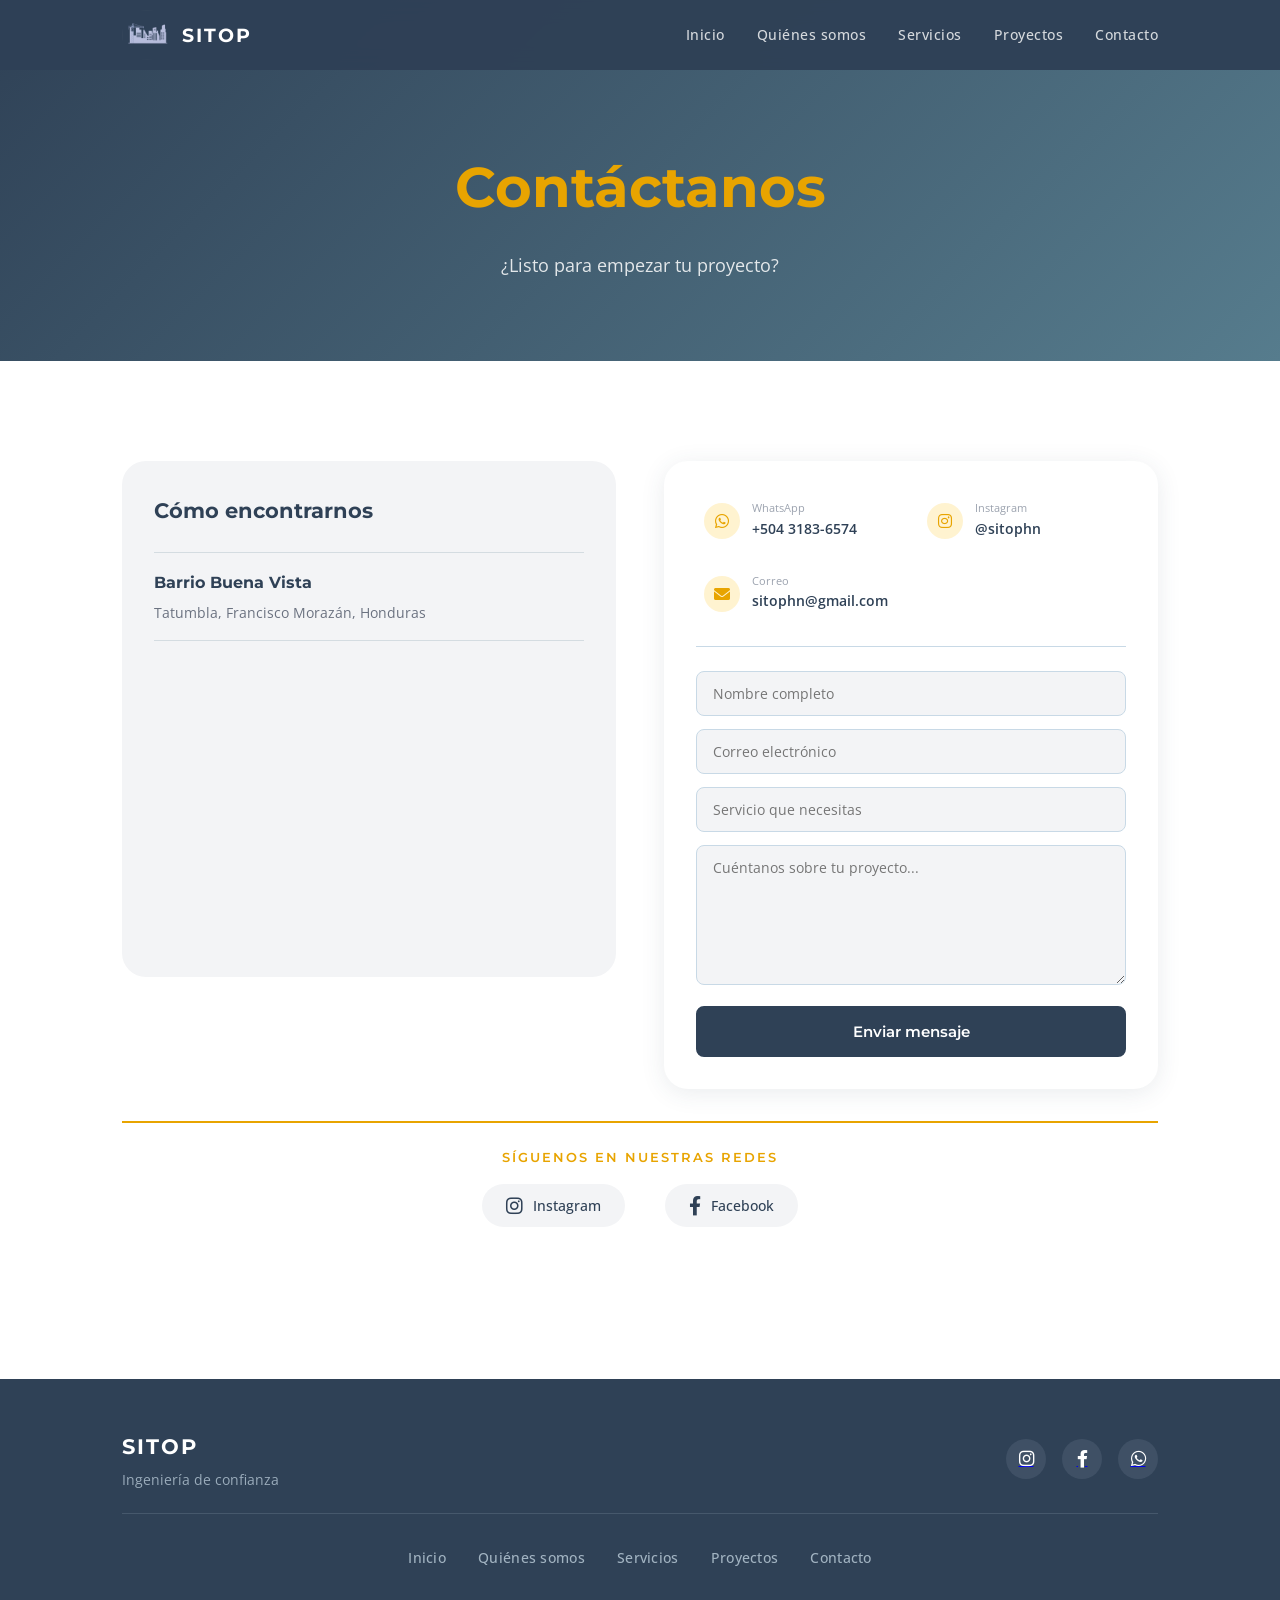
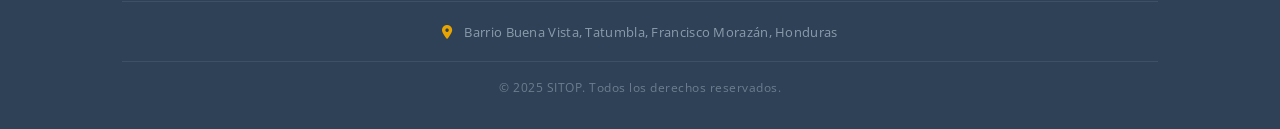
==== contacto.html @ 57986431 "Primera versión SITOP - Ingeniería de Confianza" ====
<!DOCTYPE html>
<html lang="es">

<head>
  <meta charset="UTF-8">
  <meta name="viewport" content="width=device-width, initial-scale=1.0">
  <title>SITOP - Contacto | Ingeniería de Confianza</title>
  <meta name="description" content="Contáctanos en SITOP. Estamos en Tegucigalpa, Honduras. WhatsApp, correo, Instagram y formulario para tu proyecto.">

  <link href="https://fonts.googleapis.com/css2?family=Montserrat:wght@400;600;700&family=Open+Sans:wght@400;500&display=swap" rel="stylesheet">
  <link rel="stylesheet" href="style.css">
  <link rel="stylesheet" href="https://cdnjs.cloudflare.com/ajax/libs/font-awesome/6.0.0-beta3/css/all.min.css">
</head>

<body>

  <nav class="navbar">
    <div class="nav-container">
      <div class="nav-logo">
        <img src="img/logositop.png" alt="Logo SITOP">
        <span>SITOP</span>
      </div>
      <button class="hamburger" id="hamburger">
        <span></span>
        <span></span>
        <span></span>
      </button>
      <ul class="nav-links" id="nav-links">
        <li><a href="index.html">Inicio</a></li>
        <li><a href="nosotros.html">Quiénes somos</a></li>
        <li><a href="servicios.html">Servicios</a></li>
        <li><a href="proyectos.html">Proyectos</a></li>
        <li><a href="contacto.html" class="active">Contacto</a></li>
      </ul>
    </div>
  </nav>

  <section class="hero-contacto">
    <div class="container">
      <h1><span class="highlight">Contáctanos</span></h1>
      <p>¿Listo para empezar tu proyecto?</p>
    </div>
  </section>

  <section class="contacto-completo" style="padding: 100px 0 120px;">
    <div class="container">

      <div class="contact-wrapper">

        <div class="contact-ubicacion">
          <h3 class="ubicacion-title">Cómo encontrarnos</h3>
          <div class="ubicacion-direccion">
            <div>
              <strong>Barrio Buena Vista</strong>
              <p>Tatumbla, Francisco Morazán, Honduras</p>
            </div>
          </div>
          <div class="map-container">
            <iframe 
              src="https://www.google.com/maps/embed?pb=!1m17!1m12!1m3!1d3871.0752549048348!2d-87.104963!3d14.013552!2m3!1f0!2f0!3f0!3m2!1i1024!2i768!4f13.1!3m2!1m1!2zMTTCsDAwJzQ4LjgiTiA4N8KwMDYnMTcuOSJX!5e0!3m2!1ses-419!2shn!4v1777693920972!5m2!1ses-419!2shn" 
              width="100%" 
              height="250" 
              style="border:0; border-radius: 16px;" 
              allowfullscreen="" 
              loading="lazy" 
              referrerpolicy="no-referrer-when-downgrade">
            </iframe>
          </div>
        </div>

        <div class="contact-formulario">

          <div class="contacto-rapido">
            <a href="https://wa.me/50431836574" target="_blank" class="contacto-enlace">
              <i class="fab fa-whatsapp"></i>
              <div>
                <span>WhatsApp</span>
                <strong>+504 3183-6574</strong>
              </div>
            </a>
            <a href="https://instagram.com/sitophn" target="_blank" class="contacto-enlace">
              <i class="fab fa-instagram"></i>
              <div>
                <span>Instagram</span>
                <strong>@sitophn</strong>
              </div>
            </a>
            <a href="mailto:sitophn@gmail.com" class="contacto-enlace">
              <i class="fas fa-envelope"></i>
              <div>
                <span>Correo</span>
                <strong>sitophn@gmail.com</strong>
              </div>
            </a>
          </div>

          <form class="contact-form" name="contacto" method="POST" data-netlify="true">
            <input type="text" name="nombre" placeholder="Nombre completo" required>
            <input type="email" name="correo" placeholder="Correo electrónico" required>
            <input type="text" name="servicio" placeholder="Servicio que necesitas">
            <textarea name="mensaje" placeholder="Cuéntanos sobre tu proyecto..." rows="5" required></textarea>
            <button type="submit" class="btn-primary">Enviar mensaje</button>
          </form>
        </div>

      </div>

      <div class="redes-sociales">
        <p class="redes-titulo">Síguenos en nuestras redes</p>
        <div class="redes-enlaces">
          <a href="https://instagram.com/sitophn" target="_blank" class="redes-link">
            <i class="fab fa-instagram"></i>
            <span>Instagram</span>
          </a>
          <a href="https://www.facebook.com/share/1DtmW3cJNy/" target="_blank" class="redes-link">
            <i class="fab fa-facebook-f"></i>
            <span>Facebook</span>
          </a>
        </div>
      </div>

    </div>
  </section>

    <!-- ==================== FOOTER ==================== -->
  <footer>
    <div class="container">

      <!-- Fila superior: Logo a la izquierda, redes a la derecha -->
      <div class="footer-top">
        <div class="footer-brand">
          <strong>SITOP</strong>
          <p>Ingeniería de confianza</p>
        </div>
        <div class="footer-social">
          <a href="https://instagram.com/sitophn" target="_blank" class="social-icon"><i class="fab fa-instagram"></i></a>
          <a href="https://www.facebook.com/share/1DtmW3cJNy/" target="_blank" class="social-icon"><i class="fab fa-facebook-f"></i></a>
          <a href="https://wa.me/50431836574" target="_blank" class="social-icon"><i class="fab fa-whatsapp"></i></a>
        </div>
      </div>

      <!-- Fila media: Enlaces de navegación -->
      <div class="footer-nav">
        <a href="index.html">Inicio</a>
        <a href="nosotros.html">Quiénes somos</a>
        <a href="servicios.html">Servicios</a>
        <a href="proyectos.html">Proyectos</a>
        <a href="contacto.html">Contacto</a>
      </div>

      <!-- Fila inferior: Ubicación y copyright -->
      <div class="footer-bottom">
        <div class="footer-ubicacion">
          <i class="fas fa-map-marker-alt"></i>
          <span>Barrio Buena Vista, Tatumbla, Francisco Morazán, Honduras</span>
        </div>
        <div class="footer-copyright">
          <p>© 2025 SITOP. Todos los derechos reservados.</p>
        </div>
      </div>

    </div>
  </footer>

  <script src="script.js"></script>
</body>
</html>
---- style.css ----
/* ==================== 1. VARIABLES GLOBALES ==================== */
:root {
  /* Azules (se mantienen del diseño original) */
  --navy:    #2F4156;
  --teal:    #567C8D;
  --skyblue: #C8D9E6;

  /* Nueva paleta */
  --yellow:      #E8A400;       /* Amarillo dorado — acento principal */
  --yellow-light:#FFF3D0;       /* Amarillo muy suave — fondos */
  --gray-dark:   #3D3D3D;       /* Gris oscuro — textos fuertes */
  --gray-mid:    #6B7280;       /* Gris medio — textos secundarios */
  --gray-light:  #F3F4F6;       /* Gris claro — fondos de sección */
  --gray-border: #E0E4EA;       /* Gris borde — separadores y bordes */

  /* Reemplazos semánticos (el resto del CSS usa estas variables) */
  --beige:      var(--gray-light);   /* antes #F5EFEB → ahora gris claro */
  --white:      #FFFFFF;
  --text-dark:  var(--gray-dark);
  --text-mid:   var(--gray-mid);
  --text-light: #9CA3AF;

  --font-title: 'Montserrat', sans-serif;
  --font-body:  'Open Sans', sans-serif;

  --radius-sm: 8px;
  --radius-md: 16px;
  --radius-lg: 24px;

  --shadow:       0 4px 24px rgba(47, 65, 86, 0.10);
  --shadow-hover: 0 8px 32px rgba(47, 65, 86, 0.18);
}


/* ==================== 2. RESET GENERAL ==================== */
* {
  margin: 0;
  padding: 0;
  box-sizing: border-box;
}

html {
  scroll-behavior: smooth;
}

body {
  font-family: var(--font-body);
  color: var(--text-dark);
  background-color: var(--white);
  line-height: 1.7;
}


/* ==================== 3. CLASES REUTILIZABLES ==================== */
.container {
  max-width: 1100px;
  margin: 0 auto;
  padding: 0 2rem;
}

.section-label {
  display: inline-block;
  font-size: 0.75rem;
  font-weight: 700;
  letter-spacing: 2px;
  text-transform: uppercase;
  color: var(--yellow);
  margin-bottom: 0.5rem;
}

.section-title {
  font-family: var(--font-title);
  font-size: 2rem;
  font-weight: 700;
  color: var(--navy);
  margin-bottom: 1rem;
  line-height: 1.2;
}

.section-text {
  color: var(--text-mid);
  font-size: 1rem;
  max-width: 620px;
  margin-bottom: 2.5rem;
}

.highlight {
  color: var(--yellow);
  position: relative;
  display: inline-block;
}

.fade-in {
  opacity: 0;
  transform: translateY(30px);
  transition: opacity 0.7s ease, transform 0.7s ease;
}

.fade-in.visible {
  opacity: 1;
  transform: translateY(0);
}


/* ==================== 4. BOTONES ==================== */
.btn-primary {
  display: inline-block;
  background-color: var(--navy);
  color: var(--white);
  padding: 14px 32px;
  border-radius: var(--radius-sm);
  font-family: var(--font-title);
  font-weight: 600;
  font-size: 0.95rem;
  text-decoration: none;
  border: 2px solid var(--navy);
  transition: background-color 0.3s ease, color 0.3s ease, transform 0.2s ease;
  cursor: pointer;
}

.btn-primary:hover {
  background-color: var(--yellow);
  border-color: var(--yellow);
  transform: translateY(-2px);
}

.btn-outline {
  display: inline-block;
  background-color: transparent;
  color: var(--white);
  padding: 14px 32px;
  border-radius: var(--radius-sm);
  font-family: var(--font-title);
  font-weight: 600;
  font-size: 0.95rem;
  text-decoration: none;
  border: 2px solid rgba(255,255,255,0.6);
  transition: background-color 0.3s ease, color 0.3s ease, transform 0.2s ease;
}

.btn-outline:hover {
  background-color: rgba(255,255,255,0.15);
  border-color: var(--white);
  transform: translateY(-2px);
}

.btn-outline-small {
  display: inline-block;
  background-color: transparent;
  color: var(--teal);
  padding: 8px 20px;
  border-radius: var(--radius-sm);
  font-family: var(--font-title);
  font-weight: 600;
  font-size: 0.8rem;
  text-decoration: none;
  border: 2px solid var(--teal);
  transition: all 0.3s ease;
  cursor: pointer;
}

.btn-outline-small:hover {
  background-color: var(--teal);
  color: var(--white);
  transform: translateY(-2px);
}


/* ==================== 5. NAVBAR ==================== */
.navbar {
  position: fixed;
  top: 0;
  left: 0;
  width: 100%;
  z-index: 1000;
  background-color: rgba(47, 65, 86, 0.97);
  backdrop-filter: blur(10px);
  transition: box-shadow 2s ease;
}

.navbar.scrolled {
  box-shadow: 0 2px 20px rgba(47, 65, 86, 0.25);
}

.nav-container {
  max-width: 1100px;
  margin: 0 auto;
  padding: 0 2rem;
  height: 70px;
  display: flex;
  align-items: center;
  justify-content: space-between;
}

.nav-logo {
  display: flex;
  align-items: center;
  gap: 10px;
  text-decoration: none;
}

.nav-logo img {
  width: 50px;
  height: 50px;
  border-radius: 50%;
  object-fit: cover;
}

.nav-logo span {
  font-family: var(--font-title);
  font-weight: 700;
  font-size: 1.2rem;
  color: var(--white);
  letter-spacing: 2px;
}

.nav-links {
  list-style: none;
  display: flex;
  gap: 2rem;
}

.nav-links a {
  color: rgba(255,255,255,0.8);
  text-decoration: none;
  font-size: 0.9rem;
  font-weight: 500;
  letter-spacing: 0.5px;
  transition: color 0.3s ease;
  position: relative;
}

.nav-links a::after {
  content: '';
  position: absolute;
  bottom: -4px;
  left: 0;
  width: 0;
  height: 2px;
  background-color: var(--yellow);
  transition: width 0.3s ease;
}

.nav-links a:hover { color: var(--white); }
.nav-links a:hover::after { width: 100%; }

.hamburger {
  display: none;
  flex-direction: column;
  gap: 5px;
  background: none;
  border: none;
  cursor: pointer;
  padding: 4px;
}

.hamburger span {
  display: block;
  width: 25px;
  height: 2px;
  background-color: var(--white);
  border-radius: 2px;
  transition: all 0.3s ease;
}

.hamburger.open span:nth-child(1) { transform: translateY(7px) rotate(45deg); }
.hamburger.open span:nth-child(2) { opacity: 0; transform: scaleX(0); }
.hamburger.open span:nth-child(3) { transform: translateY(-7px) rotate(-45deg); }


/* ==================== 6. HERO / HERO SLIDER ==================== */

/* --- Hero estático --- */
.hero {
  background-image:
    linear-gradient(135deg, rgba(47, 65, 86, 0.6) 0%, rgba(86, 124, 141, 0.55) 100%),
    url('img/hero1.jpg');
  background-size: cover;
  background-position: center;
  background-attachment: fixed;
  min-height: 100vh;
  display: flex;
  align-items: center;
  padding: 120px 2rem 80px;
}

.hero-content {
  max-width: 1100px;
  margin: 0 auto;
  width: 100%;
}

.hero-tag {
  display: inline-block;
  background-color: rgba(232, 164, 0, 0.15);
  color: var(--yellow);
  border: 1px solid rgba(232, 164, 0, 0.4);
  padding: 6px 16px;
  border-radius: 20px;
  font-size: 0.8rem;
  font-weight: 600;
  letter-spacing: 1px;
  margin-bottom: 1.5rem;
  animation: fadeInUp 0.8s ease forwards;
}

.hero h1 {
  font-family: var(--font-title);
  font-size: clamp(2.5rem, 6vw, 4.5rem);
  font-weight: 700;
  color: var(--white);
  line-height: 1.1;
  margin-bottom: 1.5rem;
  animation: fadeInUp 0.8s ease 0.2s forwards;
  opacity: 0;
}

.hero-sub {
  font-size: 1.1rem;
  color: rgba(255,255,255,0.8);
  max-width: 520px;
  margin-bottom: 2.5rem;
  animation: fadeInUp 0.8s ease 0.4s forwards;
  opacity: 0;
}

.hero-btns {
  display: flex;
  gap: 1rem;
  flex-wrap: wrap;
  animation: fadeInUp 0.8s ease 0.6s forwards;
  opacity: 0;
}

.hero-eslogan {
  position: relative;
  display: inline-block;
  font-family: var(--font-title);
  font-size: clamp(1.5rem, 4vw, 2.2rem);
  font-weight: 500;
  color: var(--yellow);
  margin-bottom: 1.8rem;
  letter-spacing: 1px;
  text-align: left;
}

.hero-eslogan::after {
  content: "";
  position: absolute;
  bottom: -12px;
  left: 0;
  width: 0;
  height: 3px;
  background-color: var(--yellow);
  border-radius: 3px;
  animation: expandLine 0.6s ease-out 0.3s forwards; 
}

.hero-objetivo {
  font-size: clamp(0.9rem, 2vw, 1.05rem);
  color: rgba(255, 255, 255, 0.85);
  max-width: 600px;
  margin-bottom: 2rem;
  line-height: 2.3;
}

/* --- Hero Slider --- */
.hero-slider {
  position: relative;
  min-height: 100vh;
  overflow: hidden;
}

.slider-container {
  position: relative;
  width: 100%;
  height: 100vh;
  min-height: 600px;
}

.slide {
  position: absolute;
  top: 0;
  left: 0;
  width: 100%;
  height: 100%;
  background-size: cover;
  background-position: center;
  opacity: 0;
  transition: opacity 0.8s ease-in-out;
  display: flex;
  align-items: center;
  padding: 120px 2rem 80px;
}

.slide.active {
  opacity: 1;
  z-index: 1;
}

.slide-content {
  max-width: 1100px;
  margin: 0 auto;
  width: 100%;
}

.slide h1 {
  font-family: var(--font-title);
  font-size: clamp(3rem, 8vw, 5.5rem);
  font-weight: 800;
  color: var(--white);
  line-height: 1.1;
  margin-bottom: 0.5rem;
  letter-spacing: 2px;
}

.slide .hero-tag,
.slide h1,
.slide .hero-eslogan,
.slide .hero-objetivo,
.slide .hero-btns,
.slide .hero-sub {
  opacity: 0;
  transform: translateY(30px);
}

.slide.active .hero-tag    { animation: fadeInUp 0.6s ease forwards; }
.slide.active h1            { animation: slideInUp 0.6s cubic-bezier(0.22, 0.89, 0.36, 1.1) forwards; }
.slide.active .hero-eslogan { animation: slideInUp 0.6s cubic-bezier(0.22, 0.89, 0.36, 1.1) 0.15s forwards; }
.slide.active .hero-sub     { animation: fadeInUp 0.6s ease 0.3s forwards; }
.slide.active .hero-objetivo{ animation: slideInUp 0.6s cubic-bezier(0.22, 0.89, 0.36, 1.1) 0.35s forwards; }
.slide.active .hero-btns    { animation: slideInUp 0.6s cubic-bezier(0.22, 0.89, 0.36, 1.1) 0.55s forwards; }

/* Flechas del slider */
.slider-arrow {
  position: absolute;
  top: 50%;
  transform: translateY(-50%);
  width: 44px;
  height: 44px;
  background-color: rgba(255, 255, 255, 0.2);
  backdrop-filter: blur(4px);
  border-radius: 50%;
  display: flex;
  align-items: center;
  justify-content: center;
  font-size: 28px;
  color: white;
  cursor: pointer;
  z-index: 20;
  transition: all 0.3s ease;
  user-select: none;
}

.slider-arrow:hover {
  background-color: var(--teal);
  transform: translateY(-50%) scale(1.05);
}

.slider-arrow-left  { left: 20px; }
.slider-arrow-right { right: 20px; }

/* Dots del slider */
.slider-dots {
  position: absolute;
  bottom: 30px;
  left: 50%;
  transform: translateX(-50%);
  display: flex;
  gap: 12px;
  z-index: 20;
}

.dot {
  width: 12px;
  height: 12px;
  background-color: rgba(255, 255, 255, 0.4);
  border-radius: 50%;
  cursor: pointer;
  transition: all 0.3s ease;
}

.dot.active {
  background-color: var(--yellow);
  width: 28px;
  border-radius: 6px;
}

.dot:hover { background-color: var(--yellow); }


/* ==================== 7. SECCIÓN: QUIÉNES SOMOS (index.html) ==================== */
.nosotros {
  padding: 80px 0;
  background-color: var(--white);
}

.nos-grid {
  display: grid;
  grid-template-columns: 1fr 1fr;
  gap: 3rem;
  align-items: start;
}

.nos-left {
  display: flex;
  flex-direction: column;
}

/* Acordeón Misión y Visión */
.accordion {
  display: flex;
  flex-direction: column;
  gap: 0.75rem;
  margin-top: 1.5rem;
}

.accordion-item {
  border-radius: var(--radius-md);
  overflow: hidden;
  border-bottom: 3px solid var(--teal);
  background-color: var(--beige);
}

.accordion-header {
  width: 100%;
  background: none;
  border: none;
  padding: 1.25rem 1.5rem;
  display: flex;
  justify-content: space-between;
  align-items: center;
  cursor: pointer;
  font-family: var(--font-title);
  font-size: 1rem;
  font-weight: 700;
  color: var(--navy);
  text-align: left;
  transition: background-color 0.2s ease;
}

.accordion-header:hover { background-color: rgba(0,0,0,0.04); }

.accordion-header span {
  display: flex;
  align-items: center;
  gap: 0.6rem;
}

.accordion-header span i {
  color: var(--teal);
  font-size: 1rem;
}

.accordion-icon {
  font-size: 0.85rem;
  color: var(--teal);
  transition: transform 0.3s ease;
}

.accordion-body {
  max-height: 0;
  overflow: hidden;
  transition: max-height 0.4s ease, padding 0.3s ease;
  padding: 0 1.5rem;
}

.accordion-body p {
  color: var(--text-mid);
  font-size: 0.9rem;
  line-height: 1.6;
  padding-bottom: 1.25rem;
}

.accordion-item.open .accordion-body {
  max-height: 300px;
  padding-top: 0.25rem;
}

.accordion-item.open .accordion-icon { transform: rotate(45deg); }
.accordion-item.open .accordion-header { color: var(--yellow); }

/* Columna derecha — Video */
.photo-col {
  position: relative;
  display: flex;
  flex-direction: column;
  justify-content: center;
  align-items: center;
  width: 100%;
  padding: 0;
}

.video-frame {
  position: relative;
  width: 70%;
  max-width: 420px;
  max-height: 560px;
  border-radius: 16px;
  overflow: hidden;
  box-shadow: var(--shadow-hover);
  background-color: var(--navy);
  margin: 0 auto;
}

.video-frame video {
  width: 100%;
  height: 100%;
  max-height: 560px;
  display: block;
  object-fit: cover;
}

/* Badges */
.badge-calidad {
  position: absolute;
  top: 15px;
  right: 15px;
  background-color: rgba(47, 65, 86, 0.92);
  backdrop-filter: blur(4px);
  color: white;
  padding: 0.6rem 1rem;
  border-radius: 12px;
  text-align: center;
  z-index: 10;
  min-width: 90px;
}

.badge-calidad .numero {
  font-family: var(--font-title);
  font-size: 1.4rem;
  font-weight: 800;
  line-height: 1;
  color: var(--yellow);
}

.badge-calidad .texto {
  font-size: 0.6rem;
  opacity: 0.9;
  letter-spacing: 0.5px;
  text-transform: uppercase;
}

.badge-experiencia {
  position: absolute;
  bottom: 15px;
  left: 15px;
  background-color: rgba(86, 124, 141, 0.92);
  backdrop-filter: blur(4px);
  color: white;
  padding: 0.6rem 1rem;
  border-radius: 12px;
  text-align: center;
  z-index: 10;
  min-width: 70px;
}

.badge-experiencia .numero {
  font-family: var(--font-title);
  font-size: 1.4rem;
  font-weight: 800;
  line-height: 1;
  color: white;
  color: var(--yellow);
}

.badge-experiencia .texto {
  font-size: 0.6rem;
  opacity: 0.9;
  letter-spacing: 0.5px;
  text-transform: uppercase;
}

#qualityCount .symbol,
#yearsCount .symbol { font-size: 1.4rem; margin-left: 2px; }

#qualityCount { display: inline-flex; align-items: baseline; }
#yearsCount   { display: inline-flex; align-items: baseline; }


/* ==================== 8. SECCIÓN: SERVICIOS (index.html) ==================== */
.servicios {
  padding: 100px 0;
  background-color: var(--navy);
  position: relative;
  background-image: url('img/fondo3.jpg');
  background-size: cover;
  background-position: center;
  background-repeat: no-repeat;
  background-attachment: scroll;
}

.servicios::before {
  content: "";
  position: absolute;
  top: 0; left: 0;
  width: 100%; height: 100%;
  background: rgba(0, 0, 0, 0);
  z-index: 0;
}

.servicios .container { position: relative; z-index: 1; }
.servicios .section-label { color: var(--yellow); }
.servicios .section-title  { color: var(--white); }

/* Grid de tarjetas con foto (los servicios reales) */
.projects-grid {
  display: grid;
  grid-template-columns: repeat(auto-fit, minmax(280px, 1fr));
  gap: 1.5rem;
  margin-top: 2rem;
}

.project-card {
  background-color: var(--white);
  border-radius: var(--radius-md);
  overflow: hidden;
  box-shadow: var(--shadow);
  transition: transform 0.3s ease, box-shadow 0.3s ease;
}

.project-card:hover {
  transform: translateY(-8px);
  box-shadow: var(--shadow-hover);
}

.project-card img {
  width: 100%;
  height: 200px;
  object-fit: cover;
  display: block;
  transition: transform 0.4s ease;
}

.project-card:hover img { transform: scale(1.05); }

.project-info { padding: 1.25rem 1.5rem; }

.project-info h4 {
  font-family: var(--font-title);
  font-size: 1rem;
  font-weight: 700;
  color: var(--navy);
  margin-bottom: 0.5rem;
}

.project-info p {
  color: var(--text-light);
  font-size: 0.85rem;
  line-height: 1.5;
}

/* Grid de íconos (services-grid — actualmente en index debajo de servicios) */
.services-grid {
  display: grid;
  grid-template-columns: repeat(auto-fit, minmax(220px, 1fr));
  gap: 1.25rem;
}

.service-card {
  background-color: rgba(0, 0, 0, 0.4);
  backdrop-filter: blur(4px);
  border: 1px solid rgba(200, 217, 230, 0.15);
  border-radius: var(--radius-md);
  padding: 1.75rem 1.5rem;
  text-align: center;
  transition: background-color 0.3s ease, transform 0.3s ease, border-color 0.3s ease;
  cursor: default;
}

.service-card:hover {
  background-color: rgba(0, 0, 0, 0.8);
  border-color: var(--teal);
  transform: translateY(-4px);
}

.service-icon {
  font-size: 2rem;
  margin-bottom: 1rem;
  display: block;
}

.service-card h4 {
  font-family: var(--font-title);
  font-size: 0.95rem;
  font-weight: 600;
  color: var(--white);
  margin-bottom: 0.5rem;
  line-height: 1.3;
}

.service-card p {
  color: rgba(200, 217, 230, 0.75);
  font-size: 0.85rem;
  line-height: 1.5;
}






/* ==================== 9. SECCIÓN: PROYECTOS (index.html) ==================== */
.proyectos {
  padding: 80px 0;
  background-color: var(--beige);
}

/* Proyectos molde — tarjeta única "próximamente" */
.proyectos-molde {
  padding: 80px 0;
  background-color: var(--beige);
}

.molde-proyecto {
  max-width: 500px;
  margin: 2rem auto 0;
}

.project-card-molde {
  background-color: var(--white);
  border-radius: var(--radius-lg);
  overflow: hidden;
  box-shadow: var(--shadow);
  transition: transform 0.3s ease, box-shadow 0.3s ease;
  text-align: center;
}

.project-card-molde:hover {
  transform: translateY(-8px);
  box-shadow: var(--shadow-hover);
}

.molde-imagen {
  position: relative;
  overflow: hidden;
}

.molde-imagen img {
  width: 100%;
  height: 250px;
  object-fit: cover;
  display: block;
  transition: transform 0.4s ease;
}

.project-card-molde:hover .molde-imagen img { 
  transform: scale(1.05); 
}

.molde-overlay {
  position: absolute;
  top: 0;
  left: 0;
  width: 100%;
  height: 100%;
  background: rgba(47, 65, 86, 0.7);
  display: flex;
  align-items: center;
  justify-content: center;
  opacity: 1;
  transition: opacity 0.3s ease;
}

.proximamente {
  background-color: var(--teal);
  color: var(--white);
  padding: 8px 20px;
  border-radius: 30px;
  font-family: var(--font-title);
  font-weight: 600;
  font-size: 0.9rem;
  letter-spacing: 1px;
}

.project-card-molde:hover .molde-overlay { 
  opacity: 0.8; 
}

.project-info-molde { 
  padding: 2rem; 
}

.project-info-molde h4 {
  font-family: var(--font-title);
  font-size: 1.3rem;
  font-weight: 700;
  color: var(--navy);
  margin-bottom: 0.75rem;
}

.project-info-molde p {
  color: var(--text-mid);
  font-size: 0.9rem;
  line-height: 1.6;
  margin-bottom: 1.5rem;
}

.molde-cta { 
  margin-top: 0.5rem; 
}

/* ==================== PROYECTOS DESTACADOS ==================== */
.proyectos-destacados {
 background-color: var(--white);
  padding: 80px 0;
  margin-bottom: 0;

}

/* ==================== ANIMACIÓN ESCRITURA ==================== */
.titulos-escritos {
  text-align: center;
}

.titulos-escritos .section-label,
.titulos-escritos .section-title {
  overflow: hidden;
  white-space: nowrap;
  display: block;
  width: 0;
  margin: 0 auto;
  animation: typing 1.5s steps(10, end) forwards;
}

.titulos-escritos .section-title {
  animation: typing 2.2s steps(21, end) forwards;
  animation-delay: 0.6s;
}

@keyframes typing {
  from {
    width: 0;
  }
  to {
    width: 100%;
  }
}

/* En móvil, desactivamos la animación */
@media (max-width: 600px) {
  .titulos-escritos .section-label,
  .titulos-escritos .section-title {
    white-space: normal;
    animation: none;
    width: 100%;
  }
}
/* ===== GRID Y TARJETAS ===== */
.destacados-grid {
  display: grid;
  grid-template-columns: repeat(3, 1fr);
  gap: 2rem;
  margin-top: 2rem;
}

.destacado-card {
  text-align: center;
}

.destacado-img {
  position: relative;
  border-radius: var(--radius-lg);
  overflow: hidden;
  aspect-ratio: 1 / 1;
  cursor: pointer;
}

.destacado-img img {
  width: 100%;
  height: 100%;
  object-fit: cover;
  transition: transform 0.5s ease;
}

.destacado-card:hover .destacado-img img {
  transform: scale(1.05);
}

.destacado-overlay {
  position: absolute;
  top: 0;
  left: 0;
  width: 100%;
  height: 100%;
  background: rgba(47, 65, 86, 0.85);
  display: flex;
  align-items: center;
  justify-content: center;
  opacity: 0;
  transition: opacity 0.3s ease;
}

.destacado-card:hover .destacado-overlay {
  opacity: 1;
}

.btn-explorar {
  background: var(--yellow);
  color: white;
  padding: 0.8rem 1.5rem;
  border-radius: 30px;
  text-decoration: none;
  font-weight: 600;
  font-size: 0.9rem;
  transition: all 0.3s ease;
  border: none;
  cursor: pointer;
}

.btn-explorar:hover {
  background: var(--white);
  color: var(--navy);
  transform: translateY(-2px);
}

.destacado-card h3 {
  font-family: var(--font-title);
  font-size: 1rem;
  font-weight: 700;
  color: var(--navy);
  margin-top: 1rem;
  margin-bottom: 0.25rem;
}

.destacado-card p {
  font-size: 0.8rem;
  color: var(--text-mid);
}

/* Responsive */
@media (max-width: 900px) {
  .destacados-grid {
    grid-template-columns: repeat(2, 1fr);
    gap: 1.5rem;
  }
}

@media (max-width: 600px) {
  .destacados-grid {
    grid-template-columns: 1fr;
    max-width: 320px;
    margin-left: auto;
    margin-right: auto;
  }
}
/* ==================== MODAL (VENTANA EMERGENTE) ==================== */
.modal {
  display: none;
  position: fixed;
  top: 0;
  left: 0;
  width: 100%;
  height: 100%;
  background-color: rgba(0, 0, 0, 0.9);
  z-index: 2000;
  justify-content: center;
  align-items: center;
  overflow-y: auto;
  padding: 2rem;
}

.modal-content {
  background: var(--white);
  max-width: 1200px;
  width: 95%;
  border-radius: 24px;
  overflow: hidden;
  animation: modalFadeIn 0.3s ease;
}

@keyframes modalFadeIn {
  from {
    opacity: 0;
    transform: scale(0.95);
  }
  to {
    opacity: 1;
    transform: scale(1);
  }
}

.modal-close {
  position: absolute;
  top: 20px;
  right: 30px;
  font-size: 2rem;
  font-weight: bold;
  color: white;
  cursor: pointer;
  transition: color 0.3s ease;
  z-index: 2001;
}

.modal-close:hover {
  color: var(--teal);
}

.modal-grid {
  display: grid;
  grid-template-columns: 1.2fr 0.8fr;
  gap: 0;
  min-height: 500px;
}

/* ==================== CARRUSEL DEL MODAL ==================== */
.modal-gallery {
  background: var(--navy);
  padding: 1.5rem;
  display: flex;
  flex-direction: column;
  justify-content: center;
}

.carousel-container {
  position: relative;
  display: flex;
  align-items: center;
  gap: 0.8rem;
}

.carousel-btn {
  background: rgba(0, 0, 0, 0.6);
  border: none;
  color: white;
  font-size: 2rem;
  font-weight: bold;
  cursor: pointer;
  width: 45px;
  height: 45px;
  border-radius: 50%;
  transition: all 0.3s ease;
  display: flex;
  align-items: center;
  justify-content: center;
  z-index: 10;
}

.carousel-btn:hover {
  background: var(--teal);
  transform: scale(1.1);
}

.gallery-main {
  flex: 1;
  border-radius: 16px;
  overflow: hidden;
  min-height: 350px;
  display: flex;
  align-items: center;
  justify-content: center;
}

.gallery-main img {
  width: 100%;
  height: auto;
  max-height: 400px;
  object-fit: contain;
  display: block;
}

.gallery-thumbs {
  display: flex;
  gap: 0.8rem;
  overflow-x: auto;
  margin-top: 1.2rem;
  justify-content: center;
  padding-bottom: 0.5rem;
}

.gallery-thumbs img {
  width: 80px;
  height: 80px;
  object-fit: cover;
  border-radius: 10px;
  cursor: pointer;
  transition: all 0.3s ease;
  border: 2px solid transparent;
}

.gallery-thumbs img:hover {
  opacity: 0.8;
  transform: scale(1.05);
}

.gallery-thumbs img.active-thumb {
  border-color: var(--teal);
  transform: scale(1.05);
}

/* Información del proyecto */
.modal-info {
  padding: 2rem;
  background: var(--white);
  display: flex;
  flex-direction: column;
  justify-content: center;
}

.modal-info h2 {
  font-family: var(--font-title);
  font-size: 1.4rem;
  color: var(--navy);
  margin-bottom: 0.5rem;
  line-height: 1.3;
}

.modal-ubicacion {
  color: var(--yellow);
  font-size: 0.9rem;
  margin-bottom: 1rem;
  display: flex;
  align-items: center;
  gap: 0.3rem;
}

.modal-descripcion {
  color: var(--text-mid);
  line-height: 1.6;
  margin-bottom: 1.5rem;
  font-size: 0.9rem;
}

.modal-detalles {
  background: var(--beige);
  padding: 1rem 1.2rem;
  border-radius: 12px;
  margin-bottom: 1.5rem;
}

.modal-detalles p {
  margin-bottom: 0.5rem;
  font-size: 0.85rem;
}

.modal-detalles strong {
  color: var(--navy);
  width: 70px;
  display: inline-block;
}

.btn-ver-todos {
  display: inline-block;
  background: var(--yellow);
  color: white;
  padding: 0.75rem 1.5rem;
  border-radius: 30px;
  text-decoration: none;
  font-weight: 600;
  font-size: 0.85rem;
  text-align: center;
  transition: all 0.3s ease;
}

.btn-ver-todos:hover {
  background: var(--navy);
  transform: translateY(-2px);
}

/* Responsive carrusel */
@media (max-width: 768px) {
  .modal-grid {
    grid-template-columns: 1fr;
  }
  
  .modal-content {
    max-width: 95%;
  }
  
  .modal-close {
    top: 10px;
    right: 20px;
    font-size: 1.5rem;
    color: var(--navy);
    background: white;
    width: 30px;
    height: 30px;
    border-radius: 50%;
    display: flex;
    align-items: center;
    justify-content: center;
  }
  
  .carousel-btn {
    width: 35px;
    height: 35px;
    font-size: 1.3rem;
  }
  
  .gallery-main {
    min-height: 250px;
  }
  
  .gallery-main img {
    max-height: 250px;
  }
  
  .gallery-thumbs img {
    width: 55px;
    height: 55px;
  }
}

@media (max-width: 480px) {
  .gallery-main {
    min-height: 200px;
  }
  
  .gallery-main img {
    max-height: 200px;
  }
  
  .gallery-thumbs img {
    width: 45px;
    height: 45px;
  }
  
  .modal-info h2 {
    font-size: 1.2rem;
  }
  
  .modal-info {
    padding: 1.2rem;
  }
}
/* ==================== 10. SECCIÓN: CONTACTO (index.html) ==================== */
.contacto {
  padding: 20px 0;
  background-color: var(--white);
  position: relative;
}

/* Línea decorativa corta entre secciones (opcional) */
.separador-linea {
  width: 100%;
  height: 8px;
  background-color: #FFC107; 
  margin: 0 auto 40px;
  border-radius: 3px;
}


.contact-wrapper {
  display: grid;
  grid-template-columns: 1fr 1fr;
  gap: 3rem;
  align-items: start;
}

/* Columna izquierda — Mapa */
.contact-ubicacion {
  background: var(--beige);
  border-radius: var(--radius-lg);
  padding: 2rem;
}

.ubicacion-title {
  font-family: var(--font-title);
  font-size: 1.3rem;
  font-weight: 700;
  color: var(--navy);
  margin-bottom: 1.5rem;
}

.ubicacion-direccion {
  padding: 1rem 0;
  border-top: 1px solid rgba(86, 124, 141, 0.2);
  border-bottom: 1px solid rgba(86, 124, 141, 0.2);
  margin-bottom: 1.5rem;
}

.ubicacion-direccion strong {
  font-family: var(--font-title);
  font-size: 1rem;
  color: var(--navy);
  display: block;
  margin-bottom: 4px;
}

.ubicacion-direccion p {
  font-size: 0.85rem;
  color: var(--text-mid);
  margin: 0;
}

.contact-ubicacion .map-container { margin-top: 0.5rem; }

/* Columna derecha — Formulario */
.contact-formulario {
  background: var(--white);
  border-radius: var(--radius-lg);
  padding: 2rem;
  box-shadow: var(--shadow);
}

.contacto-rapido {
  display: flex;
  flex-wrap: wrap;
  gap: 1rem;
  margin-bottom: 1.5rem;
  padding-bottom: 1.5rem;
  border-bottom: 1px solid var(--skyblue);
}

.contacto-enlace {
  display: flex;
  align-items: center;
  gap: 0.75rem;
  flex: 1;
  min-width: 140px;
  text-decoration: none;
  padding: 0.5rem;
  border-radius: var(--radius-sm);
  transition: background 0.3s ease;
}

.contacto-enlace:hover { background: var(--beige); }

.contacto-enlace i {
  width: 36px;
  height: 36px;
  background: var(--yellow-light);
  border-radius: 50%;
  display: flex;
  align-items: center;
  justify-content: center;
  font-size: 1rem;
  color: var(--yellow);
}

.contacto-enlace span {
  font-size: 0.7rem;
  color: var(--text-light);
  display: block;
  line-height: 1.2;
}

.contacto-enlace strong {
  font-size: 0.85rem;
  color: var(--navy);
  font-weight: 600;
}

/* Mapa */
.map-container {
  margin-top: 24px;
  width: 100%;
  border-radius: 16px;
  overflow: hidden;
}

.map-container iframe {
  width: 100%;
  height: 250px;
  display: block;
}

/* Formulario */
.contact-form {
  display: flex;
  flex-direction: column;
  gap: 0.8rem;
}

.contact-form input,
.contact-form textarea {
  width: 100%;
  padding: 12px 16px;
  border: 1.5px solid var(--skyblue);
  border-radius: var(--radius-sm);
  font-family: var(--font-body);
  font-size: 0.9rem;
  color: var(--text-dark);
  background-color: var(--beige);
  outline: none;
  transition: border-color 0.3s ease, box-shadow 0.3s ease;
}

.contact-form input:focus,
.contact-form textarea:focus {
  border-color: var(--teal);
  box-shadow: 0 0 0 3px rgba(86, 124, 141, 0.15);
  background-color: var(--white);
}

.contact-form textarea {
  resize: vertical;
  min-height: 140px;
}

.contact-form .btn-primary {
  margin-top: 0.5rem;
  width: 100%;
  text-align: center;
}

/* Redes sociales */
.redes-sociales {
  margin-top: 2rem;
  margin-bottom: 2rem;
  padding-top: 1.5rem;
  border-top: 2px solid var(--yellow);
  text-align: center;
  width: 100%;
}

.redes-titulo {
  font-family: var(--font-title);
  font-size: 0.8rem;
  font-weight: 600;
  color: var(--yellow);
  margin-bottom: 1rem;
  letter-spacing: 2px;
  text-transform: uppercase;
}

.redes-enlaces {
  display: flex;
  justify-content: center;
  gap: 2.5rem;
  flex-wrap: wrap;
}

.redes-link {
  display: inline-flex;
  align-items: center;
  gap: 0.6rem;
  padding: 0.6rem 1.5rem;
  background: var(--beige);
  border-radius: 40px;
  text-decoration: none;
  color: var(--navy);
  transition: all 0.3s ease;
  font-size: 0.85rem;
  font-weight: 500;
}

.redes-link i {
  font-size: 1.2rem;
  transition: transform 0.3s ease;
}

.redes-link:hover {
  background: var(--yellow);
  color: white;
  transform: translateY(-3px);
}

.redes-link:hover i { transform: scale(1.15); }


/* ==================== 11. FOOTER ==================== */
footer {
  background-color: var(--navy);
  padding: 50px 0 30px;
}

footer .container {
  max-width: 1100px;
  margin: 0 auto;
  padding: 0 2rem;
}

.footer-top {
  display: flex;
  justify-content: space-between;
  align-items: center;
  flex-wrap: wrap;
  gap: 1.5rem;
  margin-bottom: 2rem;
  padding-bottom: 1.5rem;
  border-bottom: 1px solid rgba(200, 217, 230, 0.15);
}

.footer-brand strong {
  font-family: var(--font-title);
  font-size: 1.3rem;
  font-weight: 700;
  color: var(--white);
  letter-spacing: 2px;
  display: block;
  margin-bottom: 6px;
}

.footer-brand p {
  color: rgba(200, 217, 230, 0.7);
  font-size: 0.85rem;
  margin: 0;
  line-height: 1.4;
}

.footer-social { display: flex; gap: 1rem; }

.social-icon {
  width: 40px;
  height: 40px;
  background-color: rgba(200, 217, 230, 0.1);
  border-radius: 50%;
  display: flex;
  align-items: center;
  justify-content: center;
  transition: all 0.3s ease;
}

.social-icon i { font-size: 1.1rem; color: var(--white); }
.social-icon:hover { background-color: var(--yellow); transform: translateY(-3px); }

.footer-nav {
  display: flex;
  justify-content: center;
  flex-wrap: wrap;
  gap: 2rem;
  margin-bottom: 2rem;
}

.footer-nav a {
  color: rgba(200, 217, 230, 0.75);
  text-decoration: none;
  font-size: 0.85rem;
  font-weight: 500;
  transition: color 0.3s ease;
  letter-spacing: 0.3px;
}

.footer-nav a:hover { color: var(--white); }

.footer-bottom { text-align: center; }

.footer-ubicacion {
  padding: 1rem 0;
  border-top: 1px solid rgba(200, 217, 230, 0.1);
  border-bottom: 1px solid rgba(200, 217, 230, 0.1);
  margin-bottom: 1rem;
}

.footer-ubicacion i { color: var(--yellow); font-size: 0.85rem; margin-right: 8px; }
.footer-ubicacion span { color: rgba(200, 217, 230, 0.6); font-size: 0.8rem; letter-spacing: 0.3px; }

.footer-copyright p {
  color: rgba(200, 217, 230, 0.4);
  font-size: 0.75rem;
  margin: 0;
  letter-spacing: 0.5px;
}


/* ============================================================
   PÁGINAS INTERNAS
   ============================================================ */

/* ==================== 12. HEROES DE PÁGINAS INTERNAS ==================== */

/* Aplica a: nosotros.html, servicios.html, proyectos.html, contacto.html */

.hero-nosotros,
.hero-servicios,
.hero-proyectos,
.hero-contacto {
  background: linear-gradient(135deg, var(--navy) 0%, var(--teal) 100%);
  padding: 140px 0 80px;
  text-align: center;
}

.hero-nosotros h1,
.hero-servicios h1,
.hero-proyectos h1,
.hero-contacto h1 {
  font-family: var(--font-title);
  font-size: clamp(2rem, 5vw, 3.5rem);
  color: var(--white);
  margin-bottom: 1rem;
}

.hero-nosotros p,
.hero-servicios p,
.hero-proyectos p,
.hero-contacto p {
  font-size: 1.1rem;
  color: rgba(255,255,255,0.85);
}


/* ==================== 13. PÁGINA: NOSOTROS (nosotros.html) ==================== */
.nosotros-completo {
  padding: 80px 0;
  background: var(--white);
}

.nosotros-grid {
  display: grid;
  grid-template-columns: 1fr 1.2fr;
  gap: 3rem;
  align-items: start;
  margin-bottom: 4rem;
}

.nosotros-texto h2 {
  font-family: var(--font-title);
  font-size: 1.8rem;
  color: var(--navy);
  margin-bottom: 1.5rem;
}

.nosotros-texto p {
  color: var(--text-mid);
  margin-bottom: 1rem;
  line-height: 1.7;
}

/* Valores en línea */
.valores-linea {
  display: flex;
  flex-wrap: wrap;
  justify-content: center;
  align-items: center;
  gap: 0.8rem;
  margin-top: 1rem;
  margin-bottom: 2rem;
  text-align: center;
}

.valores-titulo {
  font-family: var(--font-title);
  font-size: 0.8rem;
  font-weight: 600;
  color: var(--teal);
  margin-bottom: 1rem;
  letter-spacing: 3px;
  text-transform: uppercase;
  text-align: center;
  width: 100%;
}

.valor-badge {
  background-color: var(--teal);
  color: white;
  padding: 0.4rem 1.2rem;
  border-radius: 30px;
  font-family: var(--font-title);
  font-size: 0.7rem;
  font-weight: 600;
  letter-spacing: 1px;
  text-transform: uppercase;
  transition: all 0.3s ease;
  cursor: default;
}

.valor-badge:hover {
  background-color: var(--navy);
  transform: translateY(-2px);
}

.valores-destacados { gap: 1.5rem; }

.valor-principal {
  background-color: var(--navy);
  font-size: 0.85rem;
  padding: 0.5rem 1.5rem;
}

.valor-principal:hover { background-color: var(--teal); }

/* Equipo */
.equipo-section {
  text-align: center;
  margin: 4rem 0;
}

.equipo-section h2 {
  font-family: var(--font-title);
  font-size: 0.8rem;
  font-weight: 600;
  color: var(--teal);
  margin-bottom: 1rem;
  letter-spacing: 3px;
  text-transform: uppercase;
  text-align: center;
  width: 100%;
}

.equipo-grid {
  display: grid;
  grid-template-columns: repeat(auto-fit, minmax(200px, 1fr));
  gap: 2rem;
}

.equipo-card {
  background: var(--beige);
  border-radius: var(--radius-md);
  padding: 2rem;
  transition: transform 0.3s ease;
}

.equipo-card:hover { transform: translateY(-6px); }

.equipo-card i {
  font-size: 2.5rem;
  color: var(--teal);
  margin-bottom: 1rem;
}

.equipo-card h4 {
  font-family: var(--font-title);
  font-size: 1rem;
  color: var(--navy);
  margin-bottom: 0.5rem;
}

.equipo-card p { font-size: 0.8rem; color: var(--text-mid); }

/* CTA de nosotros */
.nosotros-cta {
  text-align: center;
  margin-top: 4rem;
  padding: 3rem;
  background: var(--navy);
  border-radius: var(--radius-lg);
  color: var(--white);
}

.nosotros-cta h3 {
  font-family: var(--font-title);
  font-size: 1.5rem;
  margin-bottom: 0.5rem;
}

.nosotros-cta p {
  color: rgba(255,255,255,0.8);
  margin-bottom: 1.5rem;
}

.nosotros-cta .btn-primary {
  background: var(--white);
  color: var(--navy);
  border-color: var(--white);
}

.nosotros-cta .btn-primary:hover {
  background: var(--teal);
  color: var(--white);
  border-color: var(--teal);
}

/* ===== TARJETAS DE MISIÓN Y VISIÓN ===== */
.nosotros-valores {
  display: flex;
  flex-direction: column;
  gap: 1.5rem;
}

.valor-card {
  background: var(--gray-light);
  border-radius: var(--radius-md);
  padding: 1.5rem;
  transition: transform 0.3s ease, box-shadow 0.3s ease;
  border-left: 4px solid var(--yellow);
  box-shadow: var(--shadow);
}

.valor-card:hover {
  transform: translateX(8px);
  box-shadow: var(--shadow-hover);
}

.valor-card i {
  font-size: 1.8rem;
  color: var(--teal);
  margin-bottom: 0.5rem;
}

.valor-card h3 {
  font-family: var(--font-title);
  font-size: 1rem;
  font-weight: 700;
  color: var(--navy);
  margin-bottom: 0.5rem;
}

.valor-card p {
  font-size: 0.85rem;
  color: var(--text-mid);
  line-height: 1.5;
  margin: 0;
}

/* ==================== 14. PÁGINA: SERVICIOS — Carrusel cinta (servicios.html) ==================== */
.servicios-cinta {
  padding: 80px 0;
  background: linear-gradient(160deg, #1a2a3a 0%, #2f4156 50%, #3d5a6e 100%);
  position: relative;
  overflow: hidden;
}

.servicios-cinta::before {
  content: "";
  position: absolute;
  inset: 0;
  background: url('img/topografia.jpg') center/cover no-repeat;
  opacity: 0.08;
  z-index: 0;
}

.servicios-cinta > * { position: relative; z-index: 1; }

.cinta-header {
  text-align: center;
  margin-bottom: 3rem;
  padding: 0 1rem;
}

.cinta-header .section-label { color: var(--yellow); }
.cinta-header .section-title  { color: var(--white); }

.cinta-wrapper {
  display: flex;
  align-items: center;
  gap: 1rem;
  padding: 0 1rem;
  max-width: 1200px;
  margin: 0 auto;
}

.cinta-track-container {
  flex: 1;
  overflow: hidden;
  border-radius: 16px;
}

.cinta-track {
  display: flex;
  gap: 1.25rem;
  transition: transform 0.5s cubic-bezier(0.4, 0, 0.2, 1);
  will-change: transform;
}

.cinta-card {
  flex: 0 0 calc(33.333% - 0.85rem);
  border-radius: 16px;
  overflow: hidden;
  position: relative;
  cursor: pointer;
  height: 420px;
  transition: transform 0.4s ease, box-shadow 0.4s ease;
  box-shadow: 0 8px 30px rgba(0,0,0,0.4);
}

.cinta-card img {
  width: 100%;
  height: 100%;
  object-fit: cover;
  display: block;
  transition: transform 0.5s ease;
}

.cinta-card:hover img { transform: scale(1.05); }

.cinta-overlay {
  position: absolute;
  inset: 0;
  background: linear-gradient(to top, rgba(10,20,35,0.97) 0%, rgba(10,20,35,0.5) 50%, rgba(10,20,35,0.1) 100%);
  display: flex;
  flex-direction: column;
  justify-content: flex-end;
  padding: 1.75rem;
  transition: background 0.4s ease;
}

.cinta-card:hover .cinta-overlay {
  background: linear-gradient(to top, rgba(10,20,35,0.98) 0%, rgba(10,20,35,0.75) 100%);
}

.cinta-icon {
  font-size: 2rem;
  color: var(--yellow);
  margin-bottom: 0.75rem;
}

.cinta-overlay h3 {
  font-family: var(--font-title);
  font-size: 1.2rem;
  font-weight: 700;
  color: var(--white);
  margin-bottom: 0.75rem;
}

.cinta-lista {
  max-height: 0;
  overflow: hidden;
  transition: max-height 0.5s ease, opacity 0.4s ease;
  opacity: 0;
}

.cinta-card:hover .cinta-lista,
.cinta-card.active .cinta-lista {
  max-height: 200px;
  opacity: 1;
}

.cinta-lista p {
  color: rgba(200, 217, 230, 0.9);
  font-size: 0.82rem;
  margin-bottom: 0.35rem;
  display: flex;
  align-items: center;
  gap: 0.5rem;
}

.cinta-lista p i { color: var(--teal); font-size: 0.75rem; }

/* Botones del carrusel */
.cinta-btn {
  background: rgba(255,255,255,0.1);
  border: 2px solid rgba(255,255,255,0.2);
  color: white;
  width: 48px;
  height: 48px;
  border-radius: 50%;
  font-size: 1.1rem;
  cursor: pointer;
  flex-shrink: 0;
  transition: all 0.3s ease;
  backdrop-filter: blur(4px);
}

.cinta-btn:hover { background: var(--teal); border-color: var(--teal); }

/* Dots del carrusel */
.cinta-dots {
  display: flex;
  justify-content: center;
  gap: 0.5rem;
  margin-top: 2rem;
}

.cinta-dot {
  width: 10px;
  height: 10px;
  border-radius: 50%;
  background: rgba(255,255,255,0.3);
  cursor: pointer;
  transition: all 0.3s ease;
}

.cinta-dot.active {
  background: var(--yellow);
  width: 28px;
  border-radius: 5px;
}

/* CTA del carrusel */
.servicios-cta {
  text-align: center;
  margin-top: 4rem;
  padding: 3rem;
  background-color: var(--white);
  border-radius: var(--radius-lg);
  max-width: 70%;
  width: 90%;
  margin-left: auto;
  margin-right: auto;
}

.servicios-cta h3 {
  font-family: var(--font-title);
  font-size: 1.5rem;
  color: var(--navy);
  margin-bottom: 0.5rem;
}

.servicios-cta p {
  color: var(--text-mid);
  margin-bottom: 1.5rem;
}


/* ==================== 15. PÁGINA: PROYECTOS COMPLETO (proyectos.html) ==================== */

/* Filtros */
.filtros-bar {
  display: flex;
  justify-content: center;
  gap: 0.75rem;
  flex-wrap: wrap;
  padding: 2.5rem 0 2rem;
}

.filtro-btn {
  padding: 0.5rem 1.4rem;
  border: 2px solid var(--gray-border);
  background: transparent;
  border-radius: 30px;
  font-family: var(--font-title);
  font-size: 0.82rem;
  font-weight: 600;
  cursor: pointer;
  color: var(--gray-mid);
  transition: all 0.25s ease;
  letter-spacing: 0.3px;
}

.filtro-btn:hover,
.filtro-btn.active {
  background: var(--yellow);
  border-color: var(--yellow);
  color: var(--white);
  transform: translateY(-2px);
  box-shadow: 0 4px 14px rgba(232, 164, 0, 0.35);
}

/* Sección contenedora */
.proyectos-completo {
  padding: 0 0 90px;
}

/* Grid */
.proyectos-grid-completo {
  display: grid;
  grid-template-columns: repeat(auto-fill, minmax(320px, 1fr));
  gap: 1.75rem;
}

/* Tarjeta */
.proyecto-card {
  border-radius: var(--radius-md);
  overflow: hidden;
  box-shadow: var(--shadow);
  background: var(--white);
  cursor: pointer;
  transition: transform 0.3s ease, box-shadow 0.3s ease;
}

.proyecto-card:hover {
  transform: translateY(-7px);
  box-shadow: var(--shadow-hover);
}

/* Imagen de la tarjeta */
.proyecto-card-img {
  position: relative;
  height: 220px;
  overflow: hidden;
}

.proyecto-card-img img {
  width: 100%;
  height: 100%;
  object-fit: cover;
  transition: transform 0.45s ease;
  display: block;
}

.proyecto-card:hover .proyecto-card-img img {
  transform: scale(1.06);
}

/* Overlay al hover */
.proyecto-card-overlay {
  position: absolute;
  inset: 0;
  background: rgba(47, 65, 86, 0.75);
  display: flex;
  align-items: center;
  justify-content: center;
  opacity: 0;
  transition: opacity 0.3s ease;
}

.proyecto-card:hover .proyecto-card-overlay {
  opacity: 1;
}

.btn-ver-proyecto {
  background: var(--yellow);
  color: var(--white);
  border: none;
  padding: 0.7rem 1.5rem;
  border-radius: 30px;
  font-family: var(--font-title);
  font-weight: 600;
  font-size: 0.88rem;
  cursor: pointer;
  transition: background 0.2s ease, transform 0.2s ease;
}

.btn-ver-proyecto:hover {
  background: var(--white);
  color: var(--navy);
  transform: translateY(-2px);
}

/* Badge año */
.proyecto-card-badge {
  position: absolute;
  top: 14px;
  left: 14px;
  background: var(--yellow);
  color: var(--white);
  font-size: 0.7rem;
  font-weight: 700;
  font-family: var(--font-title);
  padding: 3px 12px;
  border-radius: 20px;
  text-transform: uppercase;
  letter-spacing: 0.5px;
}

/* Info de la tarjeta */
.proyecto-card-info {
  padding: 1.2rem 1.4rem 1.4rem;
  border-top: 3px solid var(--yellow);
}

.proyecto-card-info h3 {
  font-family: var(--font-title);
  font-size: 1rem;
  font-weight: 700;
  color: var(--navy);
  margin-bottom: 0.4rem;
  line-height: 1.3;
}

.proyecto-card-info .ubicacion {
  font-size: 0.82rem;
  color: var(--gray-mid);
  display: flex;
  align-items: center;
  gap: 5px;
}

.proyecto-card-info .ubicacion i {
  color: var(--yellow);
  font-size: 0.78rem;
}

/* Etiquetas de categoría */
.proyecto-card-meta {
  display: flex;
  gap: 0.5rem;
  margin-top: 0.9rem;
  flex-wrap: wrap;
}

.meta-tag {
  background: var(--yellow-light);
  color: var(--gray-dark);
  font-size: 0.72rem;
  font-family: var(--font-title);
  font-weight: 600;
  padding: 3px 12px;
  border-radius: 20px;
  border: 1px solid rgba(232, 164, 0, 0.3);
}

/* Responsive proyectos completo */
@media (max-width: 900px) {
  .proyectos-grid-completo {
    grid-template-columns: repeat(2, 1fr);
  }
}

@media (max-width: 580px) {
  .proyectos-grid-completo {
    grid-template-columns: 1fr;
    max-width: 380px;
    margin: 0 auto;
  }

  .filtro-btn {
    padding: 0.45rem 1.1rem;
    font-size: 0.76rem;
  }
}

/* ==================== 16. ANIMACIONES (@keyframes) ==================== */
@keyframes fadeInUp {
  from { opacity: 0; transform: translateY(30px); }
  to   { opacity: 1; transform: translateY(0); }
}

@keyframes slideInUp {
  0%   { opacity: 0; transform: translateY(40px); }
  100% { opacity: 1; transform: translateY(0); }
}

@keyframes expandLine {
  from {
    width: 0;
  }
  to {
    width: 50%;
  }
}


/* ==================== 17. RESPONSIVE / MEDIA QUERIES ==================== */

/* Mapa más alto en pantallas grandes */
@media (min-width: 768px) {
  .map-container iframe { height: 280px; }
}

/* Tablets (≤ 900px) */
@media (max-width: 900px) {
  .contact-wrapper { grid-template-columns: 1fr; gap: 2rem; }

  .cinta-card {
    flex: 0 0 calc(50% - 0.65rem);
    height: 360px;
  }
}

/* Móviles (≤ 768px) */
@media (max-width: 768px) {

  /* Navbar */
  .nav-links {
    display: none;
    position: absolute;
    top: 70px; left: 0;
    width: 100%;
    background-color: var(--navy);
    flex-direction: column;
    gap: 0;
    padding: 1rem 0;
    box-shadow: 0 8px 20px rgba(0,0,0,0.2);
  }

  .nav-links.active { display: flex; }
  .nav-links li { border-bottom: 1px solid rgba(200,217,230,0.1); }
  .nav-links a { display: block; padding: 1rem 2rem; font-size: 1rem; }
  .hamburger { display: flex; }

  /* Hero */
  .hero { background-attachment: scroll; padding: 100px 1.5rem 60px; }

  /* Slider */
  .slider-container { min-height: 500px; }
  .slide { padding: 100px 1.5rem 60px; }
  .slider-arrow { width: 36px; height: 36px; font-size: 20px; }
  .slider-arrow-left  { left: 10px; }
  .slider-arrow-right { right: 10px; }
  .dot { width: 8px; height: 8px; }
  .dot.active { width: 20px; }

  /* Secciones */
  .nosotros, .servicios, .proyectos, .proyectos-molde, .contacto { padding: 70px 0; }
  .section-title { font-size: 1.6rem; }

  /* Quiénes somos */
  .nos-grid { grid-template-columns: 1fr; }
  .photo-col { width: 100%; order: -1; }

  .badge-calidad  { top: 10px; right: 10px; padding: 0.4rem 0.8rem; min-width: 70px; }
  .badge-experiencia { bottom: 10px; left: 10px; padding: 0.4rem 0.8rem; min-width: 60px; }
  .badge-calidad .numero, .badge-experiencia .numero { font-size: 1.1rem; }
  .badge-calidad .texto,  .badge-experiencia .texto  { font-size: 0.5rem; }

  .video-frame { width: 100%; max-width: 100%; max-height: 480px; }
  .video-frame video { max-height: 450px; }

  /* Contacto */
  .contact-grid { grid-template-columns: 1fr; gap: 2.5rem; }

  /* Páginas internas */
  .nosotros-grid { grid-template-columns: 1fr; gap: 2rem; }
  .hero-nosotros, .hero-servicios, .hero-proyectos, .hero-contacto { padding: 100px 0 60px; }

  /* Footer */
  footer { padding: 40px 0 25px; }
  .footer-top { flex-direction: column; text-align: center; gap: 1rem; }
  .footer-brand { text-align: center; }
  .footer-nav { gap: 1rem; }
  .footer-nav a { font-size: 0.75rem; }
  .footer-ubicacion span { font-size: 0.7rem; }

  /* Proyectos molde */
  .project-card-molde { margin: 0 1rem; }
  .project-info-molde h4 { font-size: 1.1rem; }
  .project-info-molde p  { font-size: 0.85rem; }
}

/* Móviles pequeños (≤ 600px) */
@media (max-width: 600px) {
  .badge-calidad  { top: 5px; right: 5px; padding: 0.3rem 0.5rem; min-width: 55px; }
  .badge-experiencia { bottom: 5px; left: 5px; padding: 0.3rem 0.5rem; min-width: 50px; }
  .badge-calidad .numero, .badge-experiencia .numero { font-size: 0.9rem; }
  .badge-calidad .texto,  .badge-experiencia .texto  { font-size: 0.45rem; }
  .video-frame { width: 90%; max-width: 500px; }

  .contact-ubicacion, .contact-formulario { padding: 1.5rem; }
  .contacto-enlace { min-width: 100%; }
  .projects-grid  { grid-template-columns: 1fr; }
  .services-grid  { grid-template-columns: 1fr; }

  /* Carrusel */
  .cinta-card { flex: 0 0 100%; height: 320px; }
  .cinta-btn  { width: 38px; height: 38px; font-size: 0.9rem; }
}

/* Móviles muy pequeños (≤ 480px) */
@media (max-width: 480px) {
  .video-frame { width: 100%; max-width: 100%; }
}
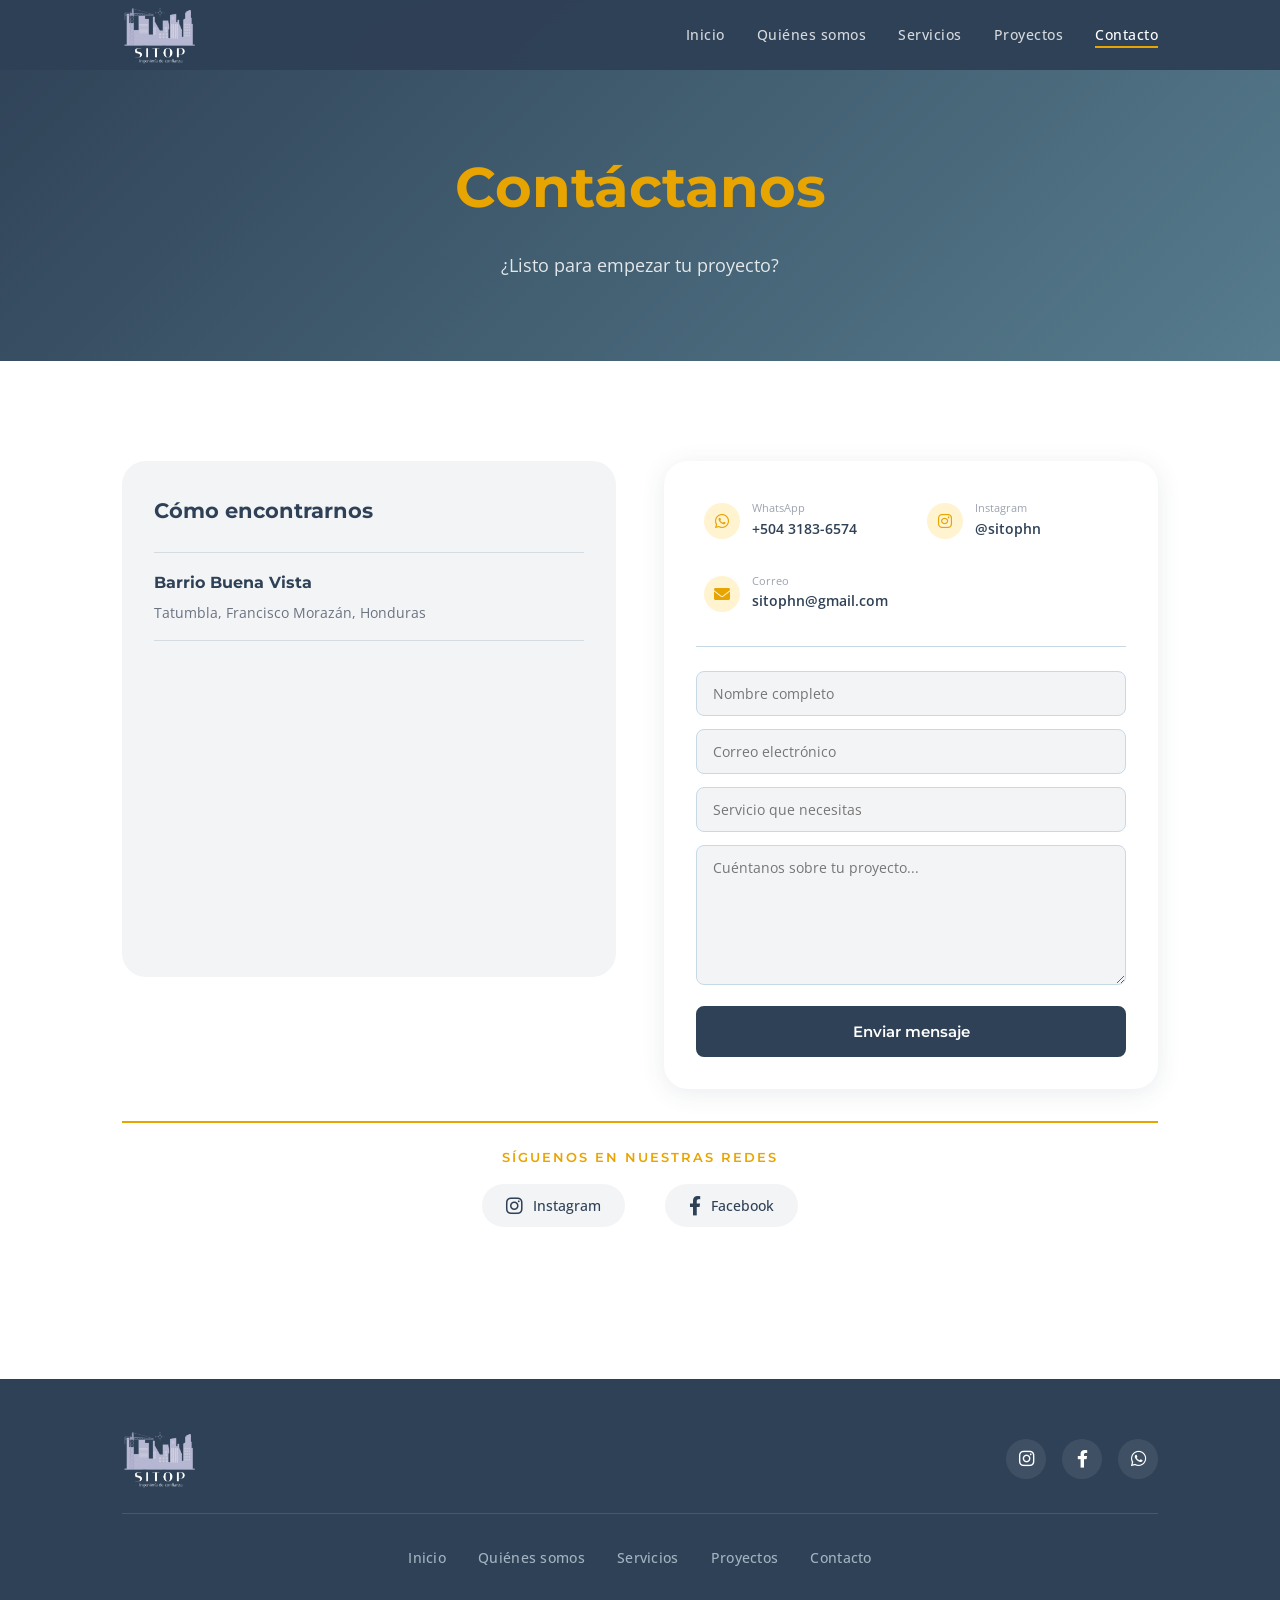
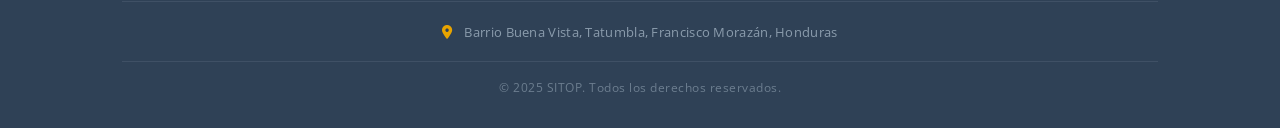
==== commit fc5720d8: "Actualización del sitio: ubicación de páginas en navbar, modal de proyectos actualizado a mosaico, f" ====
--- a/contacto.html
+++ b/contacto.html
@@ -12,28 +12,29 @@
   <link rel="stylesheet" href="https://cdnjs.cloudflare.com/ajax/libs/font-awesome/6.0.0-beta3/css/all.min.css">
 </head>
 
-<body>
+<body id="top">
 
   <nav class="navbar">
-    <div class="nav-container">
-      <div class="nav-logo">
-        <img src="img/logositop.png" alt="Logo SITOP">
-        <span>SITOP</span>
-      </div>
-      <button class="hamburger" id="hamburger">
-        <span></span>
-        <span></span>
-        <span></span>
-      </button>
-      <ul class="nav-links" id="nav-links">
-        <li><a href="index.html">Inicio</a></li>
-        <li><a href="nosotros.html">Quiénes somos</a></li>
-        <li><a href="servicios.html">Servicios</a></li>
-        <li><a href="proyectos.html">Proyectos</a></li>
-        <li><a href="contacto.html" class="active">Contacto</a></li>
-      </ul>
+  <div class="nav-container">
+    <div class="nav-logo">
+      <a href="#top">
+        <img src="img/sitop-logo.png" alt="Logo SITOP">
+      </a>
     </div>
-  </nav>
+    <button class="hamburger" id="hamburger">
+      <span></span>
+      <span></span>
+      <span></span>
+    </button>
+    <ul class="nav-links" id="nav-links">
+      <li><a href="index.html">Inicio</a></li>
+      <li><a href="nosotros.html">Quiénes somos</a></li>
+      <li><a href="servicios.html">Servicios</a></li>
+      <li><a href="proyectos.html">Proyectos</a></li>
+      <li><a href="contacto.html">Contacto</a></li>
+    </ul>
+  </div>
+</nav>
 
   <section class="hero-contacto">
     <div class="container">
@@ -129,8 +130,7 @@
       <!-- Fila superior: Logo a la izquierda, redes a la derecha -->
       <div class="footer-top">
         <div class="footer-brand">
-          <strong>SITOP</strong>
-          <p>Ingeniería de confianza</p>
+            <img src="img/sitop-logo.png" alt="Logo SITOP" class="footer-logo-img">
         </div>
         <div class="footer-social">
           <a href="https://instagram.com/sitophn" target="_blank" class="social-icon"><i class="fab fa-instagram"></i></a>
--- a/style.css
+++ b/style.css
@@ -195,25 +195,27 @@
 .nav-logo {
   display: flex;
   align-items: center;
-  gap: 10px;
   text-decoration: none;
 }
 
+.nav-logo a {
+  display: flex;
+  align-items: center;
+  text-decoration: none;
+}
+
 .nav-logo img {
-  width: 50px;
-  height: 50px;
-  border-radius: 50%;
-  object-fit: cover;
-}
-
-.nav-logo span {
-  font-family: var(--font-title);
-  font-weight: 700;
-  font-size: 1.2rem;
-  color: var(--white);
-  letter-spacing: 2px;
-}
-
+  height: 60px;
+  width: auto;
+  object-fit: contain;
+  transition: opacity 0.3s ease;
+}
+
+.nav-logo img:hover {
+  opacity: 0.8;
+}
+
+/* Links de navegación */
 .nav-links {
   list-style: none;
   display: flex;
@@ -221,7 +223,7 @@
 }
 
 .nav-links a {
-  color: rgba(255,255,255,0.8);
+  color: rgba(255, 255, 255, 0.8);
   text-decoration: none;
   font-size: 0.9rem;
   font-weight: 500;
@@ -241,9 +243,23 @@
   transition: width 0.3s ease;
 }
 
-.nav-links a:hover { color: var(--white); }
-.nav-links a:hover::after { width: 100%; }
-
+.nav-links a:hover {
+  color: var(--white);
+}
+
+.nav-links a:hover::after {
+  width: 100%;
+}
+
+.nav-links a.active {
+  color: var(--white);
+}
+
+.nav-links a.active::after {
+  width: 100%;
+}
+
+/* Botón hamburguesa */
 .hamburger {
   display: none;
   flex-direction: column;
@@ -263,10 +279,18 @@
   transition: all 0.3s ease;
 }
 
-.hamburger.open span:nth-child(1) { transform: translateY(7px) rotate(45deg); }
-.hamburger.open span:nth-child(2) { opacity: 0; transform: scaleX(0); }
-.hamburger.open span:nth-child(3) { transform: translateY(-7px) rotate(-45deg); }
-
+.hamburger.open span:nth-child(1) {
+  transform: translateY(7px) rotate(45deg);
+}
+
+.hamburger.open span:nth-child(2) {
+  opacity: 0;
+  transform: scaleX(0);
+}
+
+.hamburger.open span:nth-child(3) {
+  transform: translateY(-7px) rotate(-45deg);
+}
 
 /* ==================== 6. HERO / HERO SLIDER ==================== */
 
@@ -1062,7 +1086,7 @@
 
 .modal-content {
   background: var(--white);
-  max-width: 1200px;
+  max-width: 860px;
   width: 95%;
   border-radius: 24px;
   overflow: hidden;
@@ -1070,18 +1094,12 @@
 }
 
 @keyframes modalFadeIn {
-  from {
-    opacity: 0;
-    transform: scale(0.95);
-  }
-  to {
-    opacity: 1;
-    transform: scale(1);
-  }
+  from { opacity: 0; transform: scale(0.95); }
+  to   { opacity: 1; transform: scale(1); }
 }
 
 .modal-close {
-  position: absolute;
+  position: fixed;
   top: 20px;
   right: 30px;
   font-size: 2rem;
@@ -1096,147 +1114,34 @@
   color: var(--teal);
 }
 
-.modal-grid {
-  display: grid;
-  grid-template-columns: 1.2fr 0.8fr;
-  gap: 0;
-  min-height: 500px;
-}
-
-/* ==================== CARRUSEL DEL MODAL ==================== */
-.modal-gallery {
-  background: var(--navy);
-  padding: 1.5rem;
-  display: flex;
-  flex-direction: column;
-  justify-content: center;
-}
-
-.carousel-container {
-  position: relative;
-  display: flex;
-  align-items: center;
-  gap: 0.8rem;
-}
-
-.carousel-btn {
-  background: rgba(0, 0, 0, 0.6);
-  border: none;
-  color: white;
-  font-size: 2rem;
-  font-weight: bold;
-  cursor: pointer;
-  width: 45px;
-  height: 45px;
-  border-radius: 50%;
-  transition: all 0.3s ease;
-  display: flex;
-  align-items: center;
-  justify-content: center;
-  z-index: 10;
-}
-
-.carousel-btn:hover {
-  background: var(--teal);
-  transform: scale(1.1);
-}
-
-.gallery-main {
-  flex: 1;
-  border-radius: 16px;
-  overflow: hidden;
-  min-height: 350px;
-  display: flex;
-  align-items: center;
-  justify-content: center;
-}
-
-.gallery-main img {
-  width: 100%;
-  height: auto;
-  max-height: 400px;
-  object-fit: contain;
-  display: block;
-}
-
-.gallery-thumbs {
-  display: flex;
-  gap: 0.8rem;
-  overflow-x: auto;
-  margin-top: 1.2rem;
-  justify-content: center;
-  padding-bottom: 0.5rem;
-}
-
-.gallery-thumbs img {
-  width: 80px;
-  height: 80px;
-  object-fit: cover;
-  border-radius: 10px;
-  cursor: pointer;
-  transition: all 0.3s ease;
-  border: 2px solid transparent;
-}
-
-.gallery-thumbs img:hover {
-  opacity: 0.8;
-  transform: scale(1.05);
-}
-
-.gallery-thumbs img.active-thumb {
-  border-color: var(--teal);
-  transform: scale(1.05);
-}
-
-/* Información del proyecto */
-.modal-info {
-  padding: 2rem;
-  background: var(--white);
-  display: flex;
-  flex-direction: column;
-  justify-content: center;
-}
-
-.modal-info h2 {
-  font-family: var(--font-title);
-  font-size: 1.4rem;
+/* ==================== MODAL GALERÍA MOSAICO ==================== */
+.modal-galeria-wrap {
+  padding: 28px 32px;
+}
+
+.modal-galeria-header {
+  display: flex;
+  align-items: flex-start;
+  justify-content: space-between;
+  gap: 16px;
+  margin-bottom: 20px;
+}
+
+.modal-galeria-header h2 {
+  font-family: var(--font-title);
+  font-size: 1.3rem;
   color: var(--navy);
-  margin-bottom: 0.5rem;
+  margin: 0 0 4px;
   line-height: 1.3;
 }
 
-.modal-ubicacion {
+.modal-galeria-header .modal-ubicacion {
   color: var(--yellow);
-  font-size: 0.9rem;
-  margin-bottom: 1rem;
-  display: flex;
-  align-items: center;
-  gap: 0.3rem;
-}
-
-.modal-descripcion {
-  color: var(--text-mid);
-  line-height: 1.6;
-  margin-bottom: 1.5rem;
-  font-size: 0.9rem;
-}
-
-.modal-detalles {
-  background: var(--beige);
-  padding: 1rem 1.2rem;
-  border-radius: 12px;
-  margin-bottom: 1.5rem;
-}
-
-.modal-detalles p {
-  margin-bottom: 0.5rem;
   font-size: 0.85rem;
-}
-
-.modal-detalles strong {
-  color: var(--navy);
-  width: 70px;
-  display: inline-block;
+  margin: 0;
+  display: flex;
+  align-items: center;
+  gap: 4px;
 }
 
 .btn-ver-todos {
@@ -1250,6 +1155,8 @@
   font-size: 0.85rem;
   text-align: center;
   transition: all 0.3s ease;
+  white-space: nowrap;
+  flex-shrink: 0;
 }
 
 .btn-ver-todos:hover {
@@ -1257,73 +1164,85 @@
   transform: translateY(-2px);
 }
 
-/* Responsive carrusel */
+/* Mosaico */
+.modal-mosaico {
+  display: grid;
+  grid-template-columns: 2fr 1fr;
+  grid-template-rows: 200px 200px;
+  gap: 8px;
+  border-radius: 12px;
+  overflow: hidden;
+}
+
+.modal-mosaico .foto-item {
+  overflow: hidden;
+  position: relative;
+  cursor: pointer;
+}
+
+.modal-mosaico .foto-item img {
+  width: 100%;
+  height: 100%;
+  object-fit: cover;
+  display: block;
+  transition: transform 0.3s ease;
+}
+
+.modal-mosaico .foto-item:hover img {
+  transform: scale(1.04);
+}
+
+.modal-mosaico .foto-mas {
+  position: absolute;
+  inset: 0;
+  background: rgba(0, 0, 0, 0.50);
+  display: flex;
+  align-items: center;
+  justify-content: center;
+  color: #fff;
+  font-size: 1.6rem;
+  font-weight: 600;
+  font-family: var(--font-title);
+}
+
+/* ==================== RESPONSIVE ==================== */
 @media (max-width: 768px) {
-  .modal-grid {
-    grid-template-columns: 1fr;
+  .modal-galeria-wrap {
+    padding: 20px 18px;
   }
-  
-  .modal-content {
-    max-width: 95%;
+
+  .modal-galeria-header {
+    flex-direction: column;
+    gap: 12px;
   }
-  
+
+  .btn-ver-todos {
+    width: 100%;
+    text-align: center;
+  }
+
+  .modal-mosaico {
+    grid-template-columns: 1fr 1fr;
+    grid-template-rows: 140px 140px;
+  }
+
+  .modal-mosaico .foto-item:first-child {
+    grid-row: span 1 !important;
+  }
+
   .modal-close {
     top: 10px;
-    right: 20px;
+    right: 16px;
     font-size: 1.5rem;
-    color: var(--navy);
-    background: white;
-    width: 30px;
-    height: 30px;
-    border-radius: 50%;
-    display: flex;
-    align-items: center;
-    justify-content: center;
   }
-  
-  .carousel-btn {
-    width: 35px;
-    height: 35px;
-    font-size: 1.3rem;
+}
+
+@media (max-width: 480px) {
+  .modal-mosaico {
+    grid-template-columns: 1fr 1fr;
+    grid-template-rows: 110px 110px;
   }
-  
-  .gallery-main {
-    min-height: 250px;
-  }
-  
-  .gallery-main img {
-    max-height: 250px;
-  }
-  
-  .gallery-thumbs img {
-    width: 55px;
-    height: 55px;
-  }
-}
-
-@media (max-width: 480px) {
-  .gallery-main {
-    min-height: 200px;
-  }
-  
-  .gallery-main img {
-    max-height: 200px;
-  }
-  
-  .gallery-thumbs img {
-    width: 45px;
-    height: 45px;
-  }
-  
-  .modal-info h2 {
-    font-size: 1.2rem;
-  }
-  
-  .modal-info {
-    padding: 1.2rem;
-  }
-}
-/* ==================== 10. SECCIÓN: CONTACTO (index.html) ==================== */
+}/* ==================== 10. SECCIÓN: CONTACTO (index.html) ==================== */
 .contacto {
   padding: 20px 0;
   background-color: var(--white);
@@ -1588,6 +1507,18 @@
   margin: 0;
   line-height: 1.4;
 }
+/* Logo imagen en el footer */
+.footer-logo-img {
+  height: 60px;
+  width: auto;
+  object-fit: contain;
+}
+
+/* Ajuste del contenedor del logo */
+.footer-brand {
+  display: flex;
+  align-items: center;
+}
 
 .footer-social { display: flex; gap: 1rem; }
 
@@ -1600,6 +1531,7 @@
   align-items: center;
   justify-content: center;
   transition: all 0.3s ease;
+  text-decoration: none;
 }
 
 .social-icon i { font-size: 1.1rem; color: var(--white); }
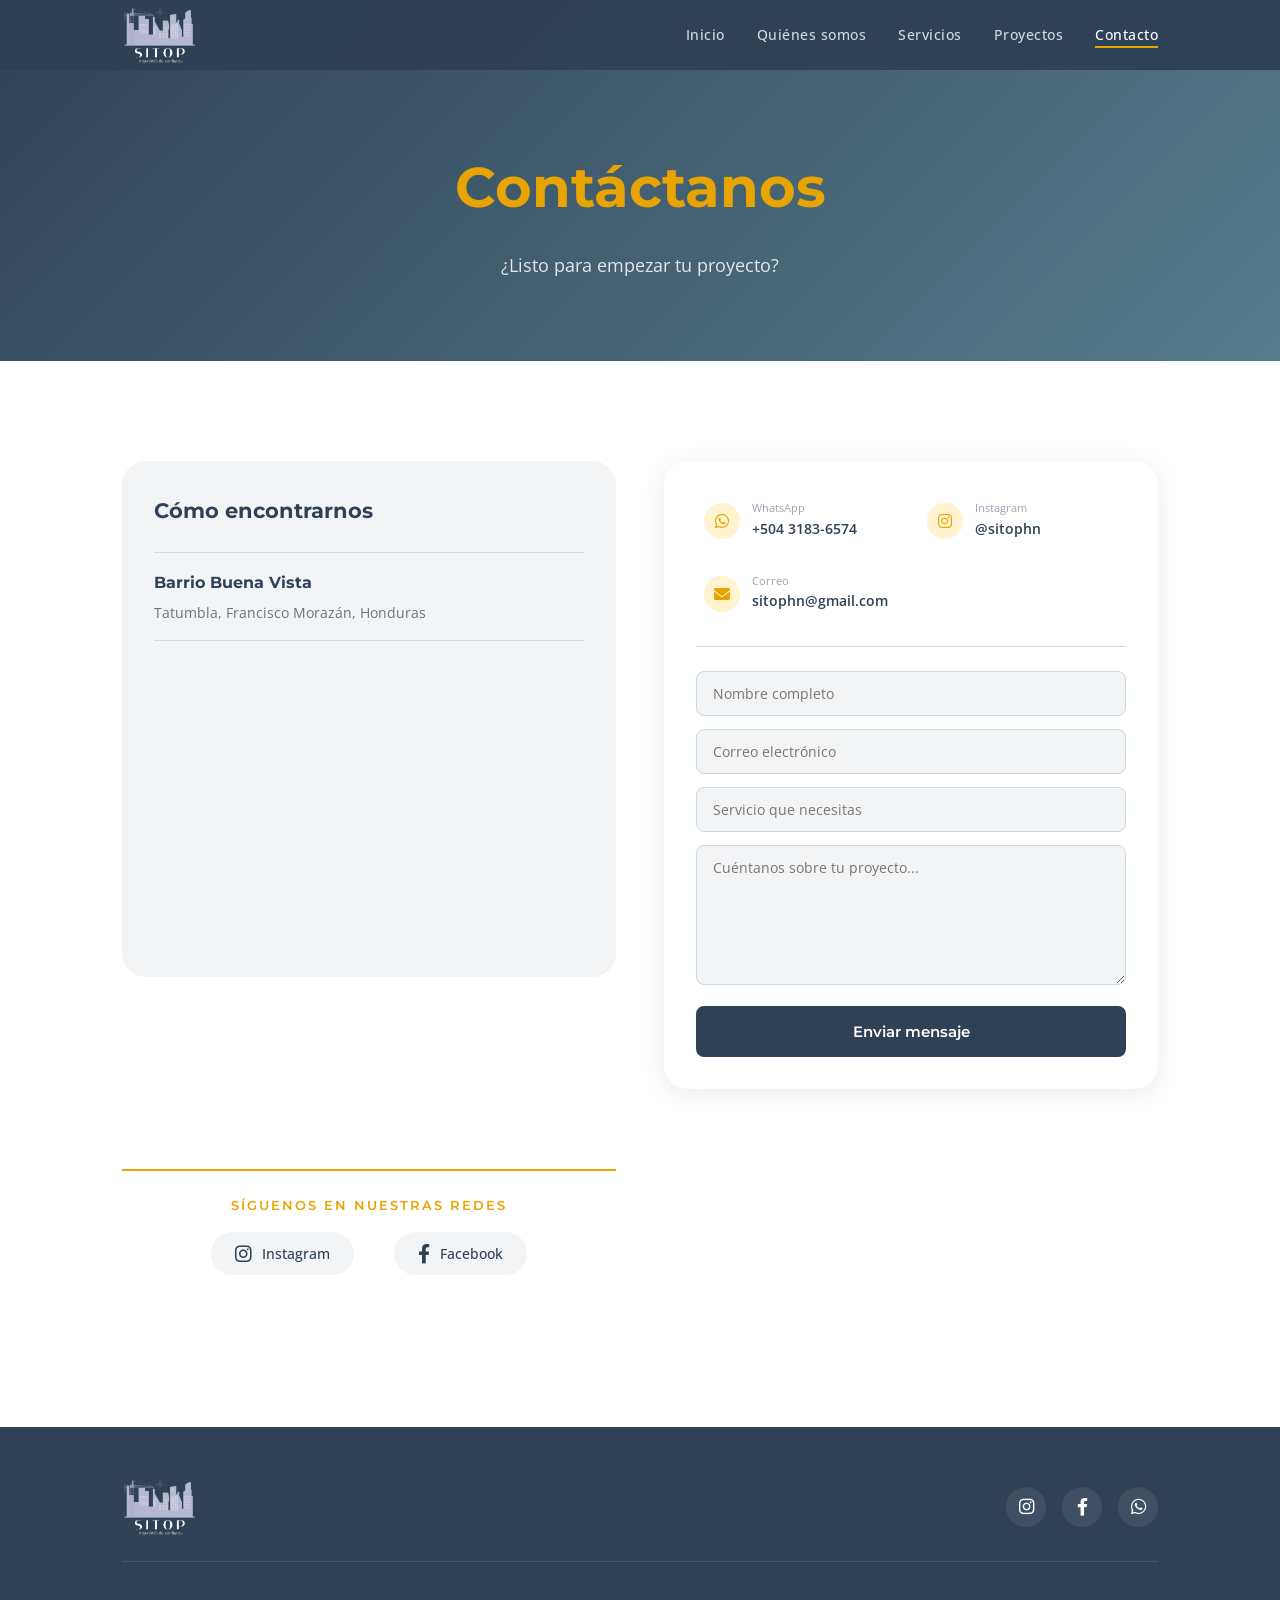
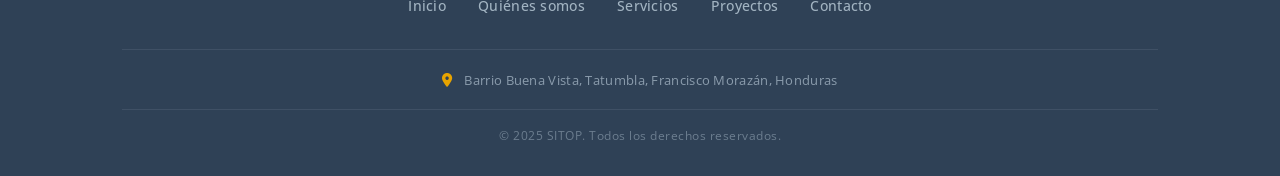
==== commit 69800548: "Logo de SITOP en las pestañas + correción de fomrs" ====
--- a/contacto.html
+++ b/contacto.html
@@ -5,6 +5,11 @@
   <meta charset="UTF-8">
   <meta name="viewport" content="width=device-width, initial-scale=1.0">
   <title>SITOP - Contacto | Ingeniería de Confianza</title>
+
+   <!-- FAVICON - Logo en la pestaña del navegador -->
+  <link rel="icon" type="image/png" sizes="32x32" href="img/sitop-logo.png">
+  <link rel="icon" type="image/png" sizes="16x16" href="img/sitop-logo.png">
+  <link rel="shortcut icon" href="img/sitop-logo.ico" type="image/x-icon">
   <meta name="description" content="Contáctanos en SITOP. Estamos en Tegucigalpa, Honduras. WhatsApp, correo, Instagram y formulario para tu proyecto.">
 
   <link href="https://fonts.googleapis.com/css2?family=Montserrat:wght@400;600;700&family=Open+Sans:wght@400;500&display=swap" rel="stylesheet">
@@ -71,38 +76,46 @@
 
         <div class="contact-formulario">
 
-          <div class="contacto-rapido">
-            <a href="https://wa.me/50431836574" target="_blank" class="contacto-enlace">
-              <i class="fab fa-whatsapp"></i>
-              <div>
-                <span>WhatsApp</span>
-                <strong>+504 3183-6574</strong>
-              </div>
-            </a>
-            <a href="https://instagram.com/sitophn" target="_blank" class="contacto-enlace">
-              <i class="fab fa-instagram"></i>
-              <div>
-                <span>Instagram</span>
-                <strong>@sitophn</strong>
-              </div>
-            </a>
-            <a href="mailto:sitophn@gmail.com" class="contacto-enlace">
-              <i class="fas fa-envelope"></i>
-              <div>
-                <span>Correo</span>
-                <strong>sitophn@gmail.com</strong>
-              </div>
-            </a>
-          </div>
+  <div class="contacto-rapido">
+    <a href="https://wa.me/50431836574" target="_blank" class="contacto-enlace">
+      <i class="fab fa-whatsapp"></i>
+      <div>
+        <span>WhatsApp</span>
+        <strong>+504 3183-6574</strong>
+      </div>
+    </a>
+    <a href="https://instagram.com/sitophn" target="_blank" class="contacto-enlace">
+      <i class="fab fa-instagram"></i>
+      <div>
+        <span>Instagram</span>
+        <strong>@sitophn</strong>
+      </div>
+    </a>
+    <a href="mailto:sitophn@gmail.com" class="contacto-enlace">
+      <i class="fas fa-envelope"></i>
+      <div>
+        <span>Correo</span>
+        <strong>sitophn@gmail.com</strong>
+      </div>
+    </a>
+  </div>
 
-          <form class="contact-form" name="contacto" method="POST" data-netlify="true">
-            <input type="text" name="nombre" placeholder="Nombre completo" required>
-            <input type="email" name="correo" placeholder="Correo electrónico" required>
-            <input type="text" name="servicio" placeholder="Servicio que necesitas">
-            <textarea name="mensaje" placeholder="Cuéntanos sobre tu proyecto..." rows="5" required></textarea>
-            <button type="submit" class="btn-primary">Enviar mensaje</button>
-          </form>
-        </div>
+  <!-- FORMULARIO CON HONEYPOT (anti-spam) -->
+ <form class="contact-form" name="contacto" method="POST" data-netlify="true" netlify-honeypot="bot-field">
+  
+  <input type="hidden" name="form-name" value="contacto">
+  
+  <p style="display:none;">
+    <label>No llenes esto: <input name="bot-field"></label>
+  </p>
+  
+  <input type="text" name="nombre" placeholder="Nombre completo" required>
+  <input type="email" name="correo" placeholder="Correo electrónico" required>
+  <input type="text" name="servicio" placeholder="Servicio que necesitas">
+  <textarea name="mensaje" placeholder="Cuéntanos sobre tu proyecto..." rows="5" required></textarea>
+  
+  <button type="submit" class="btn-primary">Enviar mensaje</button>
+</form>
 
       </div>
 
--- a/style.css
+++ b/style.css
@@ -164,6 +164,70 @@
   color: var(--white);
   transform: translateY(-2px);
 }
+
+
+/* ==================== BOTON DE VIDEO FLOTANDO EN INDEX ==================== */
+.btn-video-flotante {
+    position: fixed;
+    bottom: 24px;
+    right: 24px;
+    width: 60px;
+    height: 60px;
+    background: #567c8d;
+    border-radius: 50%;
+    display: flex;
+    align-items: center;
+    justify-content: center;
+    cursor: pointer;
+    box-shadow: 0 4px 20px rgba(0,0,0,0.3);
+    animation: pulso 2s infinite;
+    z-index: 999;
+    transition: background 0.3s, width 0.3s, border-radius 0.3s;
+    overflow: hidden;
+    white-space: nowrap;
+  }
+
+  .btn-video-flotante:hover {
+    background: #f5c518;
+    width: 200px;
+    border-radius: 30px;
+    animation: none;
+  }
+
+  .btn-video-flotante .icono {
+    font-size: 24px;
+    color: white;
+    flex-shrink: 0;
+    transition: color 0.3s;
+  }
+
+  .btn-video-flotante:hover .icono {
+    color: #1a1a1a;
+  }
+
+  .btn-video-flotante .texto-hover {
+    max-width: 0;
+    opacity: 0;
+    overflow: hidden;
+    color: #1a1a1a;
+    font-size: 13px;
+    font-weight: 600;
+    transition: max-width 0.3s, opacity 0.3s, margin 0.3s;
+    margin-left: 0;
+  }
+
+  .btn-video-flotante:hover .texto-hover {
+    max-width: 140px;
+    opacity: 1;
+    margin-left: 8px;
+  }
+
+  @keyframes pulso {
+    0%   { box-shadow: 0 0 0 0 rgba(86,124,141,0.7); }
+    70%  { box-shadow: 0 0 0 16px rgba(86,124,141,0); }
+    100% { box-shadow: 0 0 0 0 rgba(86,124,141,0); }
+  }
+
 
 
 /* ==================== 5. NAVBAR ==================== */
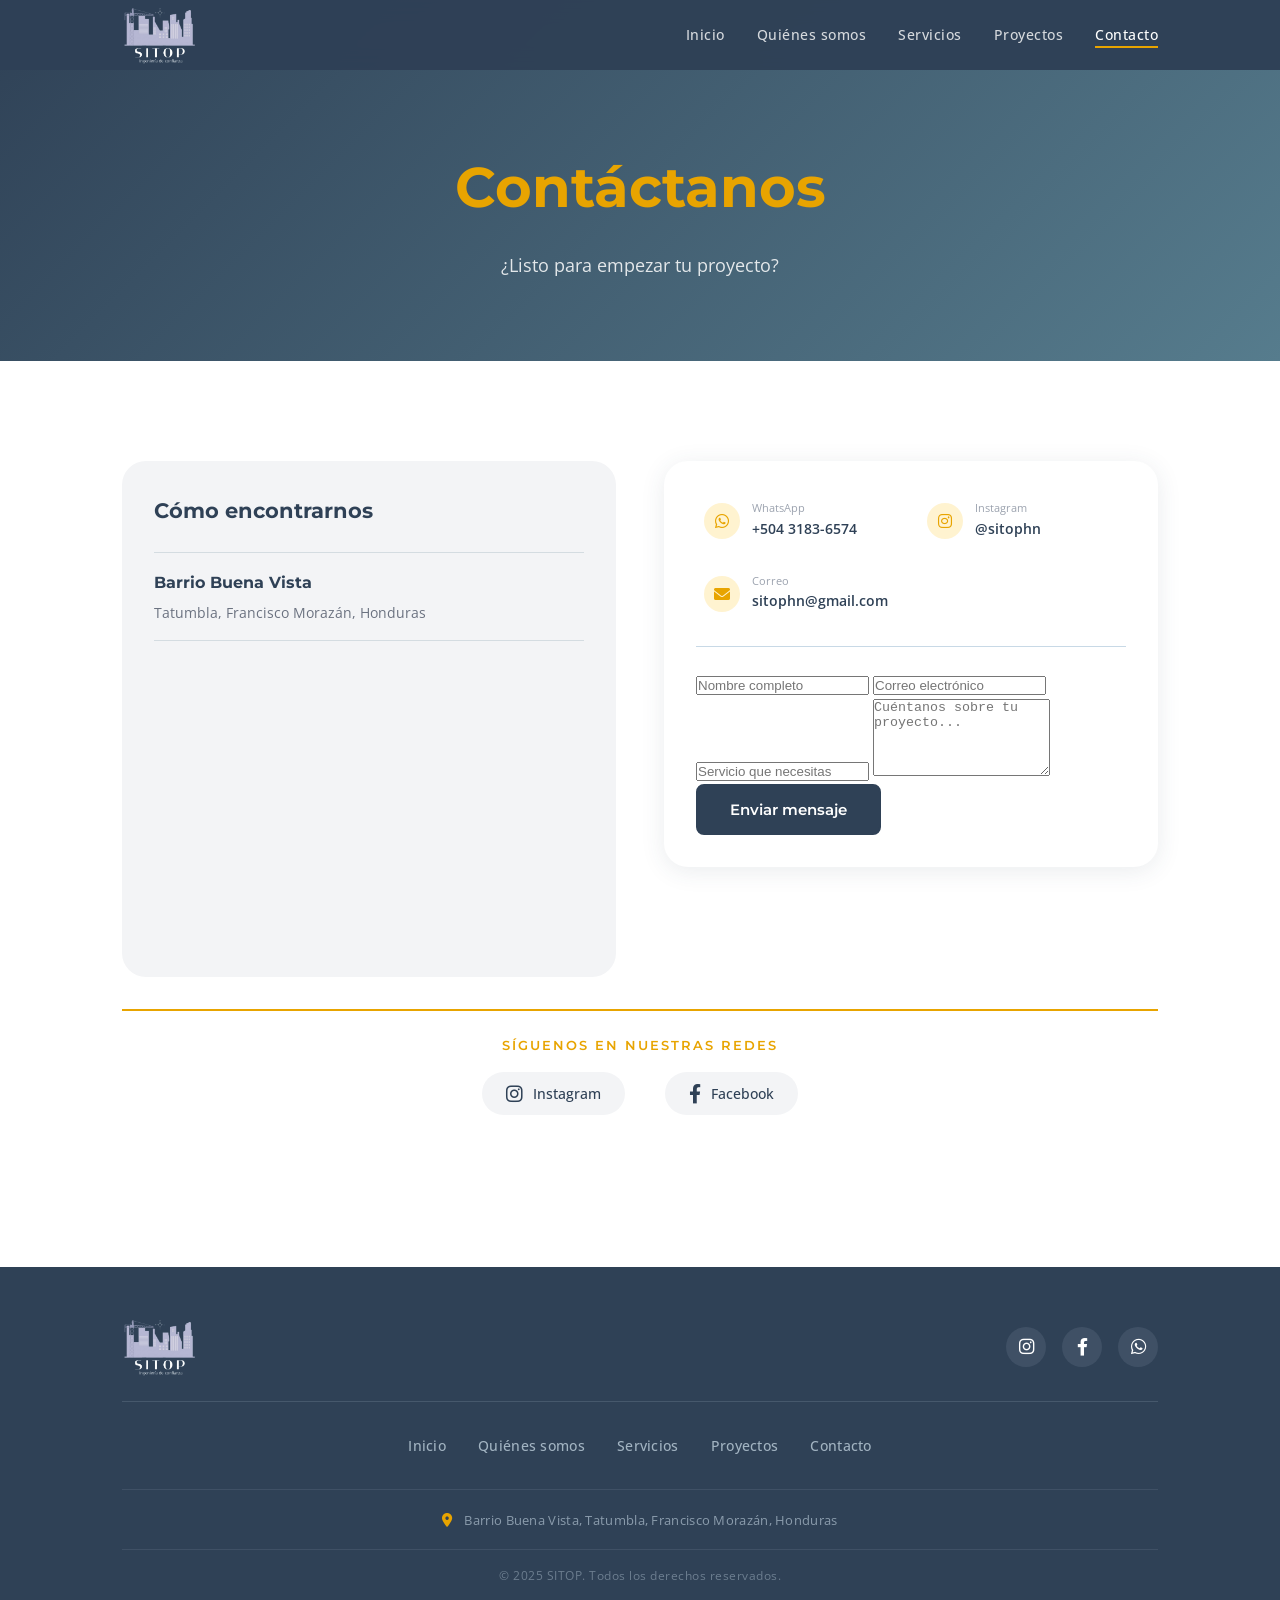
==== commit 6774f359: "fix: formulario simple sin honeypot para probar" ====
--- a/contacto.html
+++ b/contacto.html
@@ -74,7 +74,7 @@
           </div>
         </div>
 
-        <div class="contact-formulario">
+<div class="contact-formulario">
 
   <div class="contacto-rapido">
     <a href="https://wa.me/50431836574" target="_blank" class="contacto-enlace">
@@ -100,23 +100,19 @@
     </a>
   </div>
 
-  <!-- FORMULARIO CON HONEYPOT (anti-spam) -->
- <form class="contact-form" name="contacto" method="POST" data-netlify="true" netlify-honeypot="bot-field">
+  <!-- FORMULARIO SIMPLE PARA NETLIFY -->
+  <form name="contacto" method="POST" data-netlify="true">
+    <input type="hidden" name="form-name" value="contacto">
+    
+    <input type="text" name="nombre" placeholder="Nombre completo" required>
+    <input type="email" name="correo" placeholder="Correo electrónico" required>
+    <input type="text" name="servicio" placeholder="Servicio que necesitas">
+    <textarea name="mensaje" placeholder="Cuéntanos sobre tu proyecto..." rows="5" required></textarea>
+    
+    <button type="submit" class="btn-primary">Enviar mensaje</button>
+  </form>
   
-  <input type="hidden" name="form-name" value="contacto">
-  
-  <p style="display:none;">
-    <label>No llenes esto: <input name="bot-field"></label>
-  </p>
-  
-  <input type="text" name="nombre" placeholder="Nombre completo" required>
-  <input type="email" name="correo" placeholder="Correo electrónico" required>
-  <input type="text" name="servicio" placeholder="Servicio que necesitas">
-  <textarea name="mensaje" placeholder="Cuéntanos sobre tu proyecto..." rows="5" required></textarea>
-  
-  <button type="submit" class="btn-primary">Enviar mensaje</button>
-</form>
-
+</div>
       </div>
 
       <div class="redes-sociales">
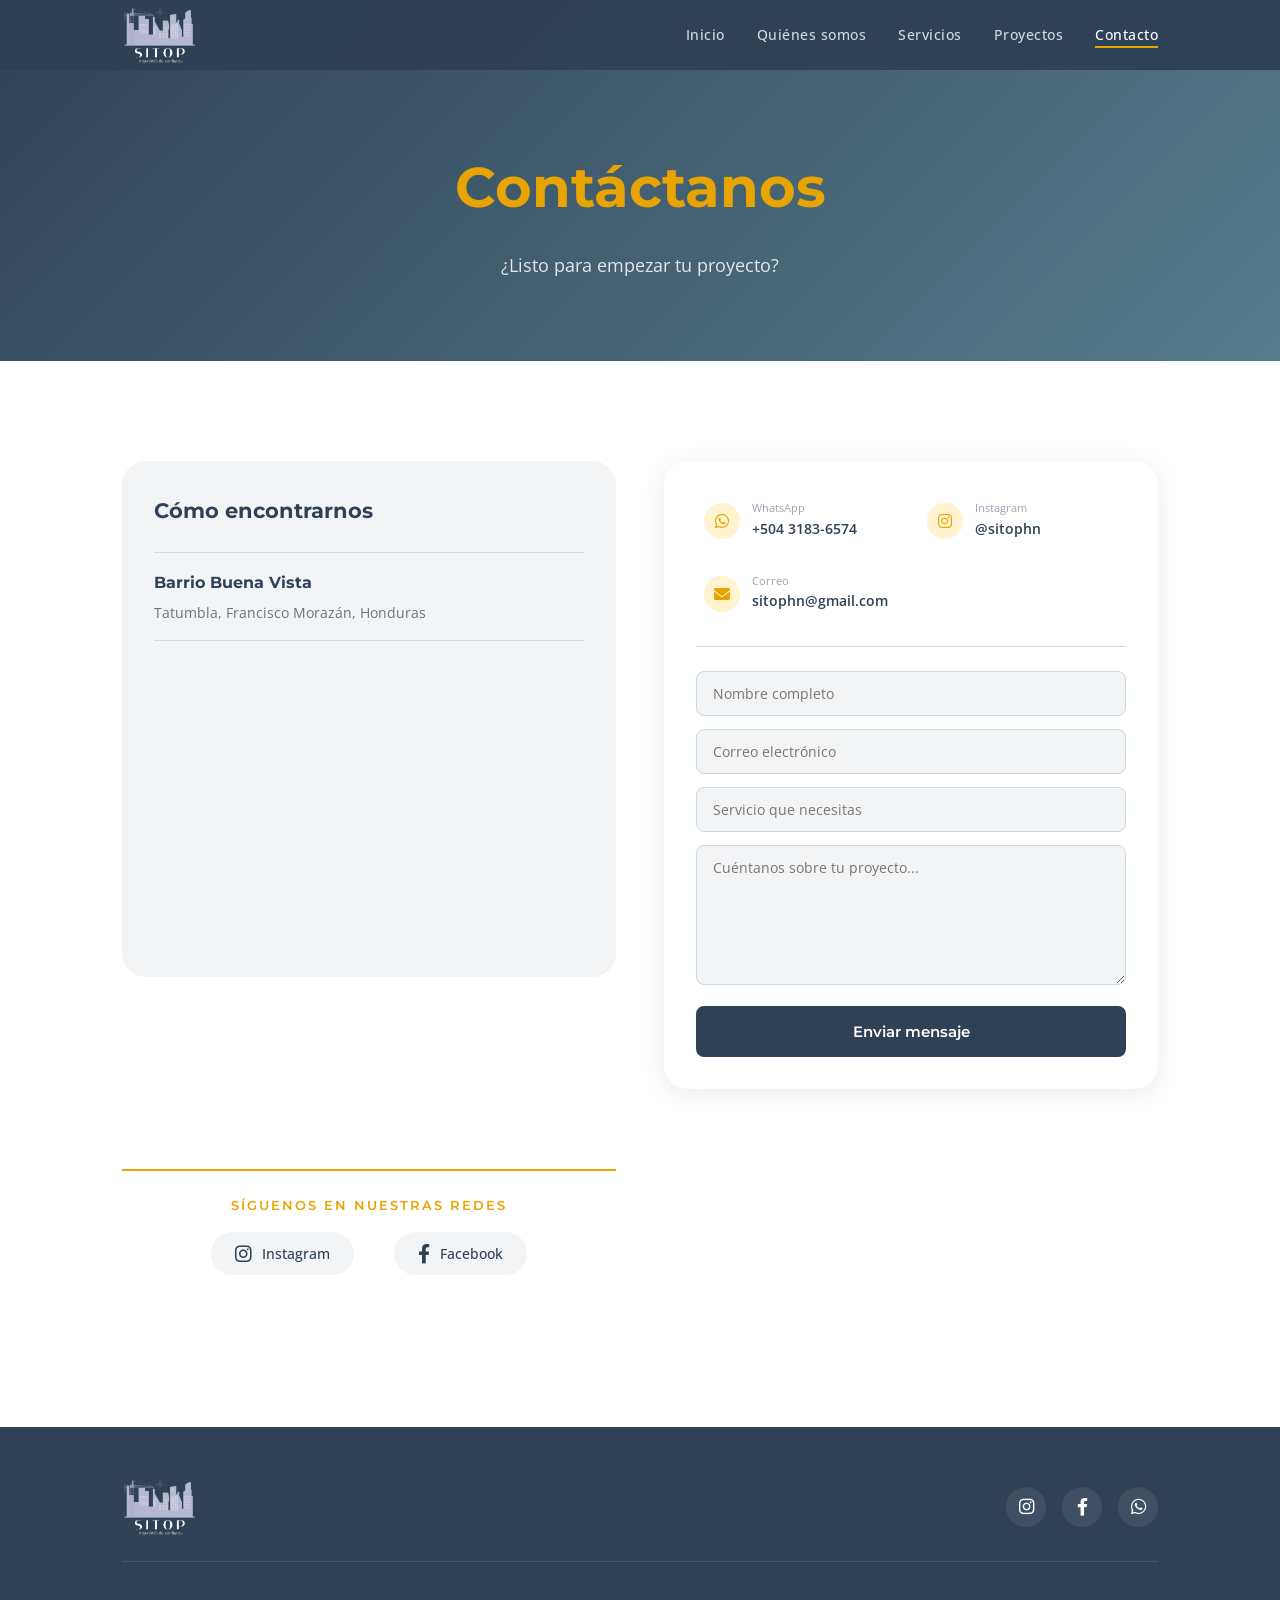
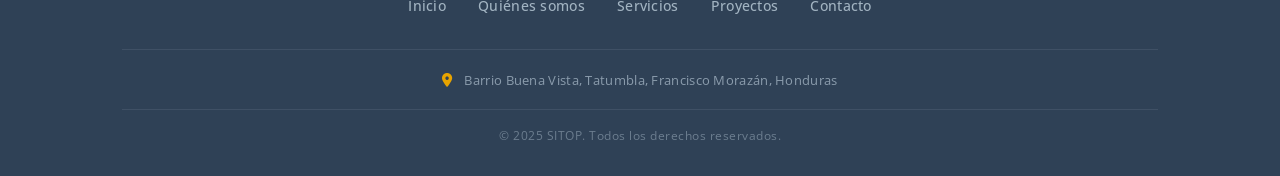
==== commit 01032000: "Contacto actual" ====
--- a/contacto.html
+++ b/contacto.html
@@ -74,7 +74,7 @@
           </div>
         </div>
 
-<div class="contact-formulario">
+        <div class="contact-formulario">
 
   <div class="contacto-rapido">
     <a href="https://wa.me/50431836574" target="_blank" class="contacto-enlace">
@@ -100,19 +100,23 @@
     </a>
   </div>
 
-  <!-- FORMULARIO SIMPLE PARA NETLIFY -->
-  <form name="contacto" method="POST" data-netlify="true">
-    <input type="hidden" name="form-name" value="contacto">
-    
-    <input type="text" name="nombre" placeholder="Nombre completo" required>
-    <input type="email" name="correo" placeholder="Correo electrónico" required>
-    <input type="text" name="servicio" placeholder="Servicio que necesitas">
-    <textarea name="mensaje" placeholder="Cuéntanos sobre tu proyecto..." rows="5" required></textarea>
-    
-    <button type="submit" class="btn-primary">Enviar mensaje</button>
-  </form>
+  <!-- FORMULARIO CON HONEYPOT (anti-spam) -->
+ <form class="contact-form" name="contacto" method="POST" data-netlify="true" netlify-honeypot="bot-field">
   
-</div>
+  <input type="hidden" name="form-name" value="contacto">
+  
+  <p style="display:none;">
+    <label>No llenes esto: <input name="bot-field"></label>
+  </p>
+  
+  <input type="text" name="nombre" placeholder="Nombre completo" required>
+  <input type="email" name="correo" placeholder="Correo electrónico" required>
+  <input type="text" name="servicio" placeholder="Servicio que necesitas">
+  <textarea name="mensaje" placeholder="Cuéntanos sobre tu proyecto..." rows="5" required></textarea>
+  
+  <button type="submit" class="btn-primary">Enviar mensaje</button>
+</form>
+
       </div>
 
       <div class="redes-sociales">
